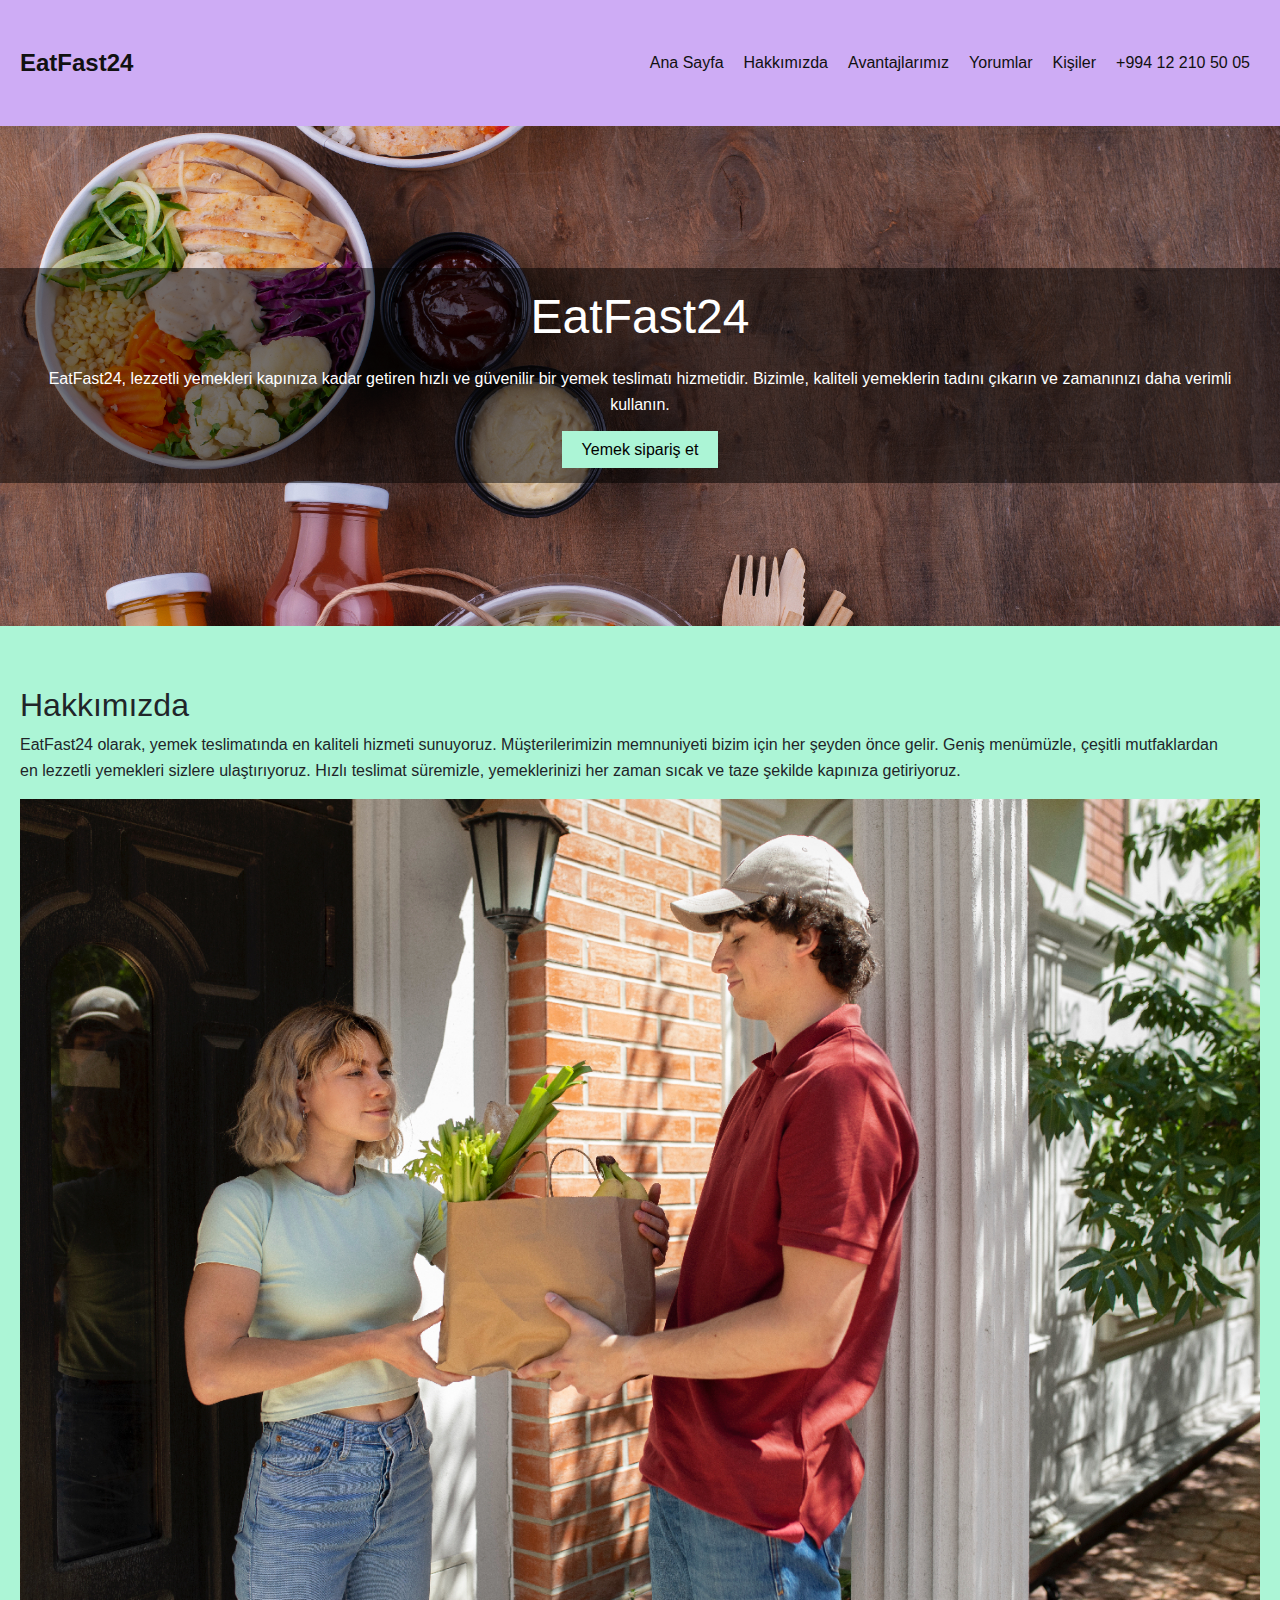
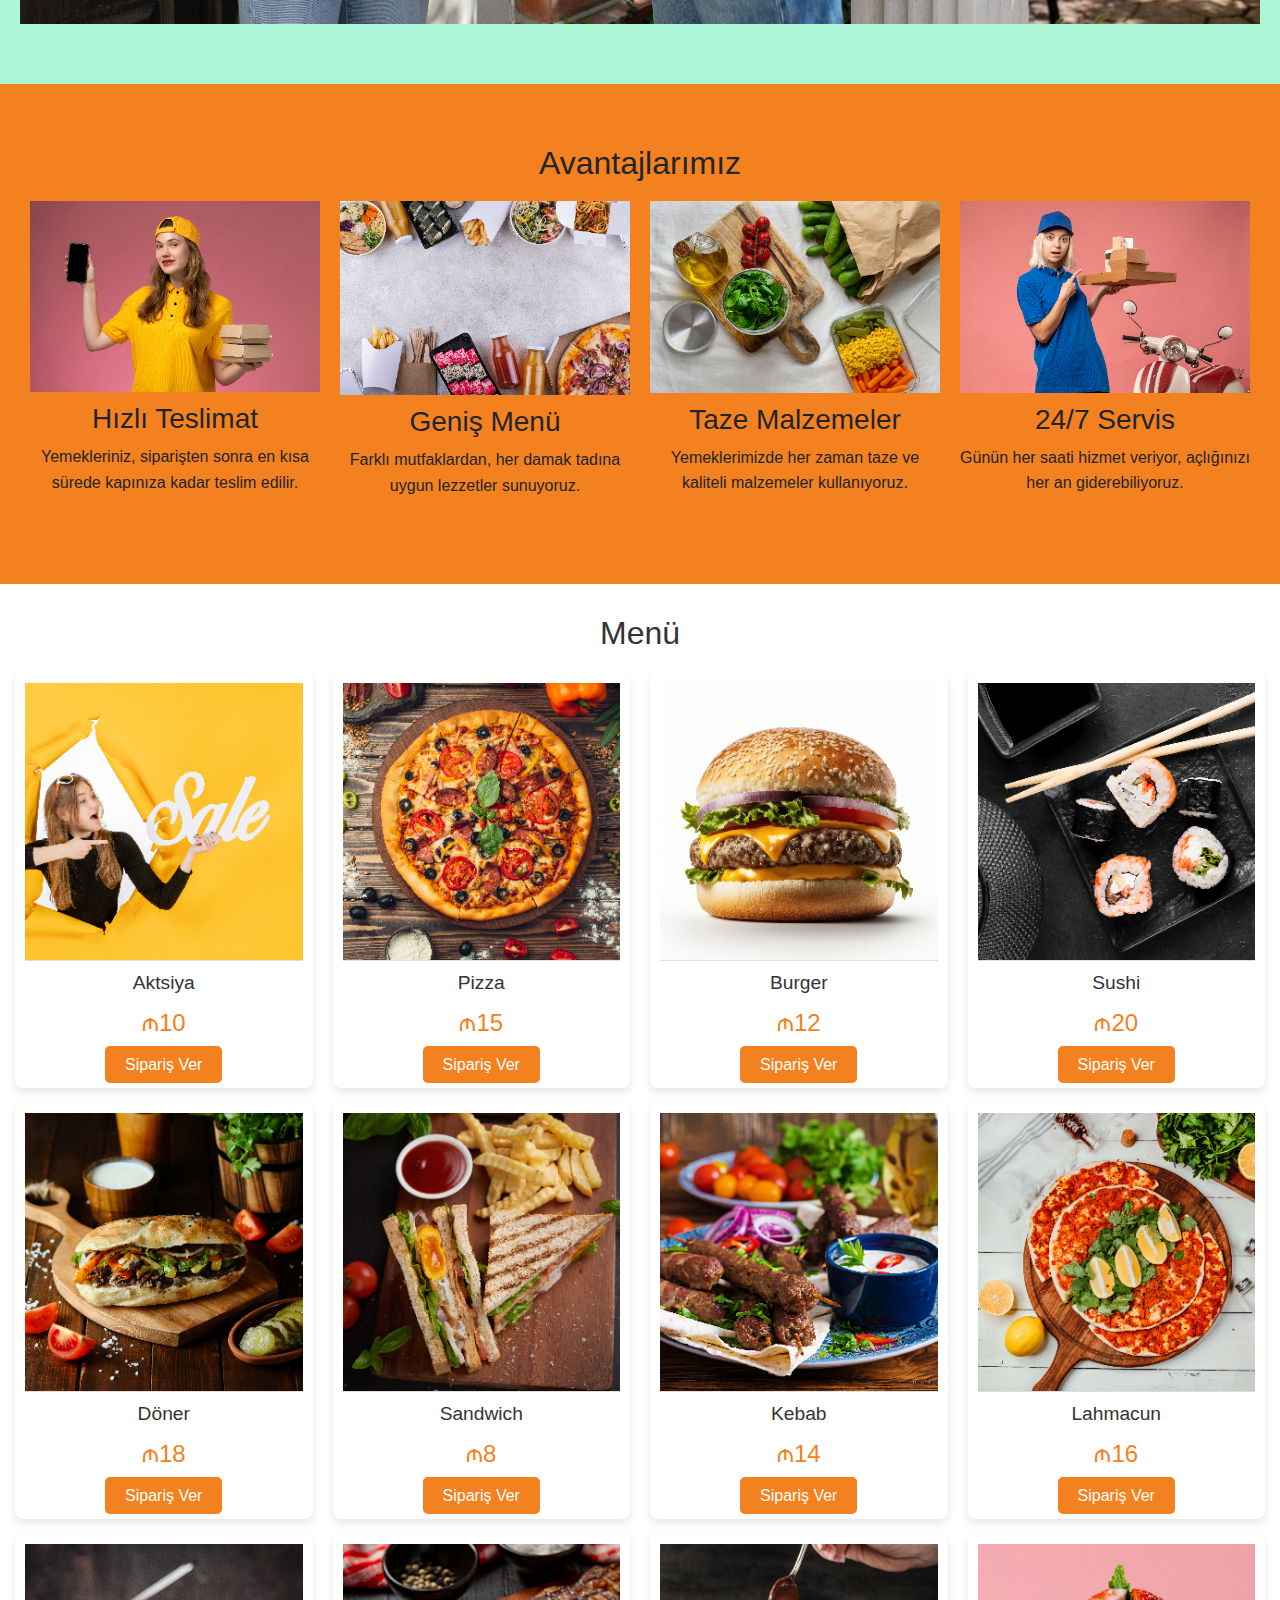
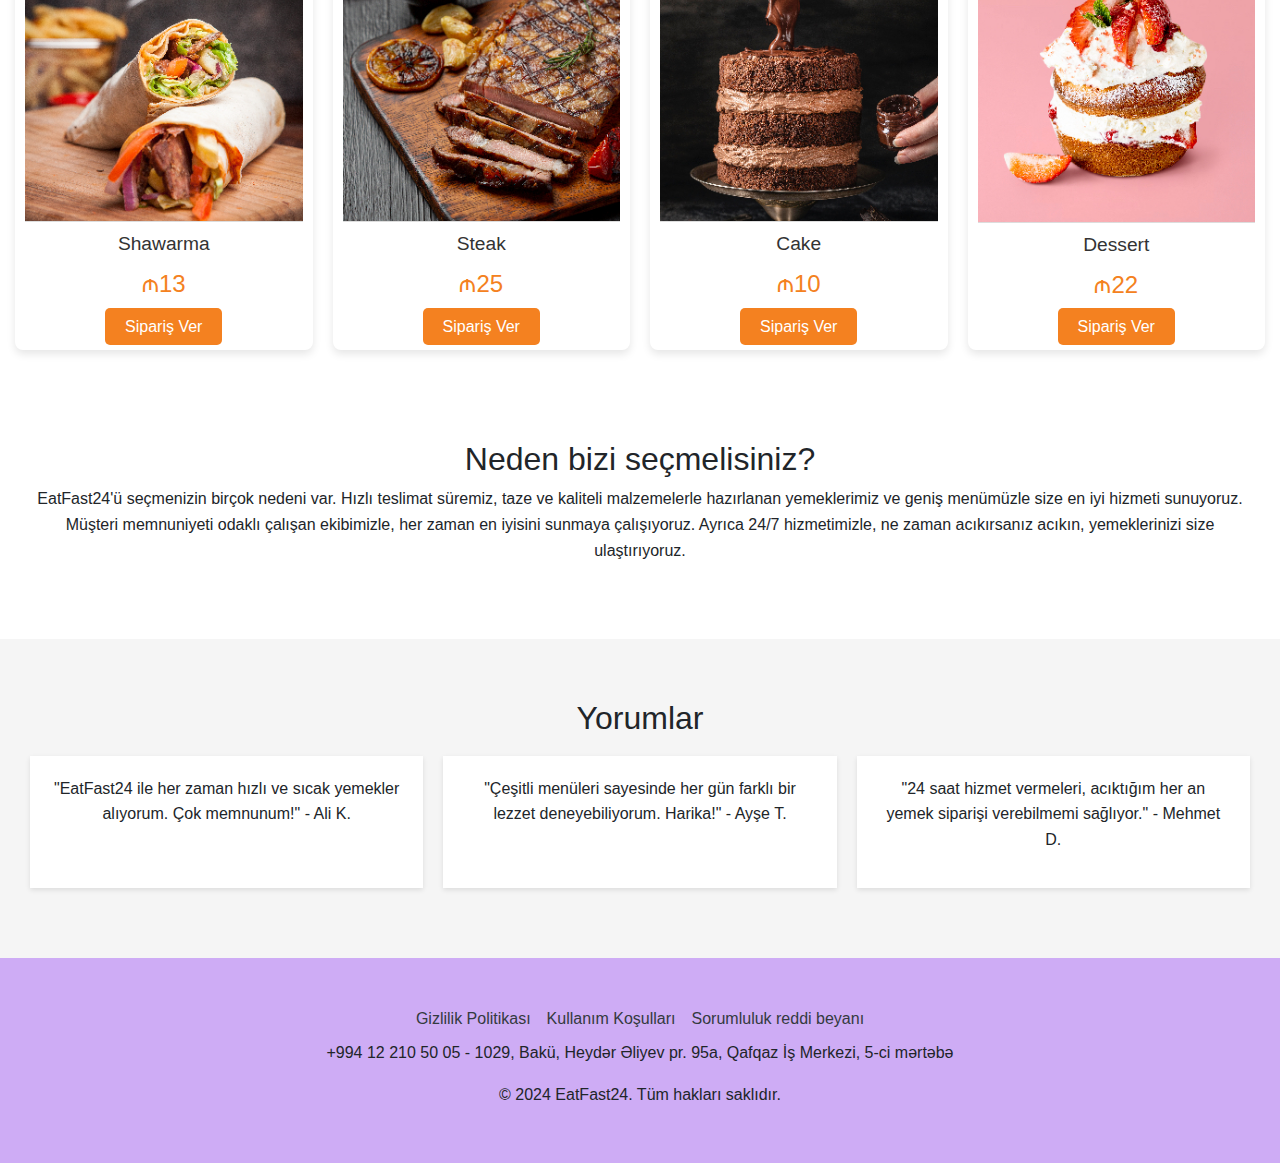
==== index.html @ c867b58f "1" ====
<!DOCTYPE html>
<html lang="tr">
<head>
    <meta charset="UTF-8">
    <meta name="viewport" content="width=device-width, initial-scale=1.0">
    <meta name="description" content="EatFast24 - Hızlı ve güvenilir yemek teslimatı. Lezzetli yemekleri kapınıza getiriyoruz.">
    <title>EatFast24 - Yemek Teslimatı</title>
    <link rel="apple-touch-icon" sizes="180x180" href="favicon/apple-touch-icon.png">
    <link rel="icon" type="image/png" sizes="32x32" href="favicon/favicon-32x32.png">
    <link rel="icon" type="image/png" sizes="16x16" href="favicon/favicon-16x16.png">
    <link rel="manifest" href="favicon/site.webmanifest">
    <link rel="stylesheet" href="css/bootstrap.min.css">
    <link rel="stylesheet" href="css/style.css">
</head>
<body>
    <!-- Header -->
    <header class="header">
        <div class="container">
            <nav class="navbar navbar-expand-lg">
                <a class="navbar-brand" href="index.html">
                    <div class="logo">EatFast24</div>
                </a>
                <button class="navbar-toggler" type="button" data-toggle="collapse" data-target="#navbarSupportedContent"
                        aria-controls="navbarSupportedContent" aria-expanded="false" aria-label="Toggle navigation">
                    <span class="toggler-icon"></span>
                    <span class="toggler-icon"></span>
                    <span class="toggler-icon"></span>
                </button>

                <div class="collapse navbar-collapse sub-menu-bar" id="navbarSupportedContent">
                    <ul id="nav" class="navbar-nav ml-auto">
                        <li><a href="index.html">Ana Sayfa</a></li>
                        <li><a href="#about">Hakkımızda</a></li>
                        <li><a href="#advantages">Avantajlarımız</a></li>
                        <li><a href="#reviews">Yorumlar</a></li>
                        <li><a href="#contact">Kişiler</a></li>
                        <li><a href="#">+994 12 210 50 05</a></li>
                    </ul>
                </div>
            </nav>
        </div>
    </header>

    <!-- Banner Section -->
    <section class="banner">
        <div class="overlay">
            <h1>EatFast24</h1>
            <p>EatFast24, lezzetli yemekleri kapınıza kadar getiren hızlı ve güvenilir bir yemek teslimatı hizmetidir. Bizimle, kaliteli yemeklerin tadını çıkarın ve zamanınızı daha verimli kullanın.</p>
            <a href="form.html" class="order-btn">Yemek sipariş et</a>
        </div>
    </section>

    <!-- About Section -->
    <section class="about" id="about">
        <div class="container">
            <div class="about-text">
                <h2>Hakkımızda</h2>
                <p>EatFast24 olarak, yemek teslimatında en kaliteli hizmeti sunuyoruz. Müşterilerimizin memnuniyeti bizim için her şeyden önce gelir. Geniş menümüzle, çeşitli mutfaklardan en lezzetli yemekleri sizlere ulaştırıyoruz. Hızlı teslimat süremizle, yemeklerinizi her zaman sıcak ve taze şekilde kapınıza getiriyoruz.</p>
            </div>
            <div class="about-image">
                <img src="img/2.jpg" alt="EatFast24">
            </div>
        </div>
    </section>

    <!-- Advantages Section -->
    <section class="advantages" id="advantages">
        <div class="container">
            <h2>Avantajlarımız</h2>
            <div class="advantages-row">
                <div class="advantage">
                    <img src="img/3.jpg" alt="Advantage 1">
                    <h3>Hızlı Teslimat</h3>
                    <p>Yemekleriniz, siparişten sonra en kısa sürede kapınıza kadar teslim edilir.</p>
                </div>
                <div class="advantage">
                    <img src="img/4.jpg" alt="Advantage 2">
                    <h3>Geniş Menü</h3>
                    <p>Farklı mutfaklardan, her damak tadına uygun lezzetler sunuyoruz.</p>
                </div>
                <div class="advantage">
                    <img src="img/5.jpg" alt="Advantage 3">
                    <h3>Taze Malzemeler</h3>
                    <p>Yemeklerimizde her zaman taze ve kaliteli malzemeler kullanıyoruz.</p>
                </div>
                <div class="advantage">
                    <img src="img/6.jpg" alt="Advantage 4">
                    <h3>24/7 Servis</h3>
                    <p>Günün her saati hizmet veriyor, açlığınızı her an giderebiliyoruz.</p>
                </div>
            </div>
        </div>
    </section>

   



<!-- Menu Section -->
<section class="menu-container" id="menu-section">
    <div class="menu-wrapper">
        <h2>Menü</h2>
        <div class="menu-grid">
            <div class="menu-card promotion">
                <img src="img/7.jpg" alt="Aktsiya">
                <h3>Aktsiya</h3>
                <p class="menu-price">₼10</p>
                <a href="tariffs.html" class="menu-button">Sipariş Ver</a>
            </div>
            <div class="menu-card pizza">
                <img src="img/8.jpg" alt="Pizza">
                <h3>Pizza</h3>
                <p class="menu-price">₼15</p>
                <a href="tariffs.html" class="menu-button">Sipariş Ver</a>
            </div>
            <div class="menu-card burger">
                <img src="img/9.jpg" alt="Burger">
                <h3>Burger</h3>
                <p class="menu-price">₼12</p>
                <a href="tariffs.html" class="menu-button">Sipariş Ver</a>
            </div>
            <div class="menu-card sushi">
                <img src="img/10.jpg" alt="Sushi">
                <h3>Sushi</h3>
                <p class="menu-price">₼20</p>
                <a href="tariffs.html" class="menu-button">Sipariş Ver</a>
            </div>
            <div class="menu-card doner">
                <img src="img/11.jpg" alt="Döner">
                <h3>Döner</h3>
                <p class="menu-price">₼18</p>
                <a href="tariffs.html" class="menu-button">Sipariş Ver</a>
            </div>
            <div class="menu-card sandwich">
                <img src="img/12.jpg" alt="Sandwich">
                <h3>Sandwich</h3>
                <p class="menu-price">₼8</p>
                <a href="tariffs.html" class="menu-button">Sipariş Ver</a>
            </div>
            <div class="menu-card kebab">
                <img src="img/13.jpg" alt="Kebab">
                <h3>Kebab</h3>
                <p class="menu-price">₼14</p>
                <a href="tariffs.html" class="menu-button">Sipariş Ver</a>
            </div>
            <div class="menu-card lahmacun">
                <img src="img/14.jpg" alt="Lahmacun">
                <h3>Lahmacun</h3>
                <p class="menu-price">₼16</p>
                <a href="tariffs.html" class="menu-button">Sipariş Ver</a>
            </div>
            <div class="menu-card shawarma">
                <img src="img/15.jpg" alt="Shawarma">
                <h3>Shawarma</h3>
                <p class="menu-price">₼13</p>
                <a href="tariffs.html" class="menu-button">Sipariş Ver</a>
            </div>
            <div class="menu-card steak">
                <img src="img/16.jpg" alt="Steak">
                <h3>Steak</h3>
                <p class="menu-price">₼25</p>
                <a href="tariffs.html" class="menu-button">Sipariş Ver</a>
            </div>
            <div class="menu-card promotion-second">
                <img src="img/17.jpg" alt="Cake">
                <h3>Cake</h3>
                <p class="menu-price">₼10</p>
                <a href="tariffs.html" class="menu-button">Sipariş Ver</a>
            </div>
            <div class="menu-card unusual">
                <img src="img/18.jpg" alt="Dessert">
                <h3>Dessert</h3>
                <p class="menu-price">₼22</p>
                <a href="tariffs.html" class="menu-button">Sipariş Ver</a>
            </div>
            
            
        </div>
    </div>
</section>



    <!-- Why Choose Us Section -->
    <section class="why-choose-us">
        <div class="container">
            <h2>Neden bizi seçmelisiniz?</h2>
            <p>EatFast24'ü seçmenizin birçok nedeni var. Hızlı teslimat süremiz, taze ve kaliteli malzemelerle hazırlanan yemeklerimiz ve geniş menümüzle size en iyi hizmeti sunuyoruz. Müşteri memnuniyeti odaklı çalışan ekibimizle, her zaman en iyisini sunmaya çalışıyoruz. Ayrıca 24/7 hizmetimizle, ne zaman acıkırsanız acıkın, yemeklerinizi size ulaştırıyoruz.</p>
        </div>
    </section>

    <!-- Reviews Section -->
    <section class="reviews" id="reviews">
        <div class="container">
            <h2>Yorumlar</h2>
            <div class="reviews-row">
                <div class="review">
                    <p>"EatFast24 ile her zaman hızlı ve sıcak yemekler alıyorum. Çok memnunum!" - Ali K.</p>
                </div>
                <div class="review">
                    <p>"Çeşitli menüleri sayesinde her gün farklı bir lezzet deneyebiliyorum. Harika!" - Ayşe T.</p>
                </div>
                <div class="review">
                    <p>"24 saat hizmet vermeleri, acıktığım her an yemek siparişi verebilmemi sağlıyor." - Mehmet D.</p>
                </div>
            </div>
        </div>
    </section>

    <!-- Footer -->
    <footer class="footer" id="contact">
        <div class="container">
            <div class="d-flex justify-content-center">
                <a href="policy.html" class="text-dark m-2">Gizlilik Politikası</a>
                <a href="terms.html" class="text-dark m-2">Kullanım Koşulları</a>
                <a href="disclaimer.html" class="text-dark m-2">Sorumluluk reddi beyanı</a>
            </div>
            <p>+994 12 210 50 05 - 1029, Bakü, Heydər Əliyev pr. 95a, Qafqaz İş Merkezi, 5-ci mərtəbə</p>
            <p>© 2024 EatFast24. Tüm hakları saklıdır.</p>
        </div>
    </footer>
</body>
<script src="js/jquery-1.12.4.min.js"></script>
<script src="js/bootstrap.min.js"></script>
<script src="js/main.js"></script>
<script type="application/ld+json">
    {
        "@context": "https://schema.org",
        "@type": "Organization",
        "name": "EatFast24",
        "url": "",
        "logo": "/favicon/favicon.ico"
    }
</script>
<script type="application/ld+json">
    {
        "@context": "https://schema.org",
        "@type": "WPHeader",
        "headline": "EatFast24",
        "description": "EatFast24 - Hızlı ve güvenilir yemek teslimatı. Lezzetli yemekleri kapınıza getiriyoruz.",
        "url": "",
        "publisher": {
            "@type": "Organization",
            "name": "EatFast24",
            "logo": {
                "@type": "ImageObject",
                "url": "/favicon/favicon.ico"
            }
        }
    }
</script>
<script type="application/ld+json">
    {
        "@context": "https://schema.org",
        "@type": "WebPage",
        "name": "EatFast24",
        "description": "EatFast24 - Hızlı ve güvenilir yemek teslimatı. Lezzetli yemekleri kapınıza getiriyoruz.",
        "publisher": {
            "@type": "Organization",
            "name": "EatFast24"
        },
        "license": "A license document that applies to this content, typically indicated by URL"
    }
</script>
<script type="application/ld+json">
    {
        "@context": "https://schema.org",
        "@type": "SiteNavigationElement",
        "name": "Main Navigation",
        "url": "",
        "hasPart": [
            {
                "@type": "WebPage",
                "name": "Home",
                "url": ""
            },
            {
                "@type": "WebPage",
                "name": "Tariffs",
                "url": "/tariffs.html"
            },
            {
                "@type": "WebPage",
                "name": "Form",
                "url": "/form.html"
            },
            {
                "@type": "WebPage",
                "name": "Policy",
                "url": "/policy.html"
            },
            {
                "@type": "WebPage",
                "name": "Terms of Conditions",
                "url": "/terms.html"
            },
            {
                "@type": "WebPage",
                "name": "Disclaimer",
                "url": "/disclaimer.html"
            }
        ]
    }
</script>
</html>
---- css/style.css ----
* {
  margin: 0;
  padding: 0;
  box-sizing: border-box;
}

body {
  font-family: Arial, sans-serif;
  line-height: 1.6;
}

.container {
  max-width: 1440px;
  margin: 0 auto;
  padding: 20px;
}

/* Header */
.header {
  background-color: #ceacf5;
  display: flex;
  justify-content: space-between;
  align-items: center;
  padding: 20px 0;
}

.header .logo {
  font-size: 24px;
  font-weight: bold;
}

.header .menu a {
  margin: 0 15px;
  text-decoration: none;
  color: #000;
}

.header .contacts {
  font-size: 18px;
}

/* Banner Section */
.banner {
  background-image: url('../img/1.jpg');
  background-size: cover;
  height: 500px;
  position: relative;
  display: flex;
  align-items: center;
  justify-content: center;
}

.banner .overlay {
  background-color: rgba(0, 0, 0, 0.5);
  padding: 20px;
  text-align: center;
  color: #fff;
}

.banner h1 {
  font-size: 48px;
}

.banner p {
  margin: 20px 0;
}

.banner .order-btn {
  background-color: #acf5d6;
  padding: 10px 20px;
  border: none;
  color: #000;
  cursor: pointer;
}

/* About Section */
.about {
  display: flex;
  justify-content: space-between;
  align-items: center;
  background-color: #acf5d6;
  padding: 40px 0;
}

.about .about-text {
  flex: 1;
  margin-right: 20px;
}

.about .about-image img {
  max-width: 100%;
}

/* Advantages Section */
.advantages {
  background-color: #f48120;
  padding: 40px 0;
  text-align: center;
}

.advantages-row {
  display: flex;
  justify-content: space-between;
  flex-wrap: wrap;
}

.advantage {
  flex: 1;
  margin: 10px;
}

.advantage img {
  max-width: 100%;
  height: auto;
}

.advantage h3 {
  margin-top: 10px;
}

/* Menu Section */
.menu-section {
  background-color: #b0a7d4;
  padding: 40px 0;
  text-align: center;
}

.menu-row {
  display: flex;
  justify-content: space-between;
  flex-wrap: wrap;
}

.menu-item {
  flex: 1;
  margin: 10px;
}

.menu-item img {
  max-width: 100%;
  height: auto;
}

/* Why Choose Us Section */
.why-choose-us {
  background-color: #ffffff;
  padding: 40px 0;
  text-align: center;
}

/* Reviews Section */
.reviews {
  background-color: #f5f5f5;
  padding: 40px 0;
  text-align: center;
}

.reviews-row {
  display: flex;
  justify-content: space-between;
  flex-wrap: wrap;
}

.review {
  flex: 1;
  margin: 10px;
  padding: 20px;
  background-color: #fff;
  box-shadow: 0 2px 5px rgba(0, 0, 0, 0.1);
}

/* Footer */
.footer {
  background-color: #ceacf5;
  padding: 20px 0;
  text-align: center;
}


body {
  font-family: Arial, sans-serif;
  background-color: #f4f4f4;
  margin: 0;
  padding: 0;
}

.menu-wrapper {
  max-width: 1440px;
  margin: 0 auto;
  padding: 0 15px;
}

.menu-container {
  background-color: #fff;
  padding: 30px 0;
}

.menu-container h2 {
  text-align: center;
  margin-bottom: 20px;
  color: #333;
}

.menu-grid {
  display: flex;
  flex-wrap: wrap;
  gap: 15px;
  justify-content: space-between;
}

.menu-card {
  background-color: #ffffff;
  border-radius: 8px;
  box-shadow: 0 4px 8px rgba(0, 0, 0, 0.1);
  overflow: hidden;
  width: calc(25% - 15px); /* 4 items per row */
  text-align: center;
  padding: 10px;
  box-sizing: border-box; /* Ensures padding does not affect width calculation */
}

.menu-card img {
  width: 100%;
  height: auto;
  border-bottom: 1px solid #ddd;
}

.menu-card h3 {
  margin: 10px 0;
  font-size: 1.2em;
  color: #333;
}

.menu-price {
  font-size: 1.5em;
  color: #f48120;
  margin: 10px 0;
}

.menu-button {
  background-color: #f48120;
  color: #fff;
  border: none;
  border-radius: 5px;
  padding: 10px 20px;
  cursor: pointer;
  font-size: 1em;
}

.menu-button:hover {
  background-color: #e06e00;
}

/* Responsive Design */
@media (max-width: 1200px) {
  .menu-card {
    width: calc(33.33% - 15px); /* 3 items per row */
  }
}

@media (max-width: 768px) {
  .menu-card {
    width: calc(50% - 15px); /* 2 items per row */
  }
}

@media (max-width: 480px) {
  .menu-card {
    width: 100%; /* 1 item per row */
  }
}


/*===== NAVBAR =====*/
.header_navbar {
  position: absolute;
  top: 0;
  left: 0;
  width: 100%;
  z-index: 99;
  -webkit-transition: all 0.3s ease-out 0s;
  -moz-transition: all 0.3s ease-out 0s;
  -ms-transition: all 0.3s ease-out 0s;
  -o-transition: all 0.3s ease-out 0s;
  transition: all 0.3s ease-out 0s;
}

.header a {
  color: #111;
}

.header a:hover, .hero a:hover {
  text-decoration: none;
}

.sticky {
  position: fixed;
  z-index: 999;
  background-color: #fff;
  -webkit-box-shadow: 0px 20px 50px 0px rgba(0, 0, 0, 0.05);
  -moz-box-shadow: 0px 20px 50px 0px rgba(0, 0, 0, 0.05);
  box-shadow: 0px 20px 50px 0px rgba(0, 0, 0, 0.05);
  -webkit-transition: all 0.3s ease-out 0s;
  -moz-transition: all 0.3s ease-out 0s;
  -ms-transition: all 0.3s ease-out 0s;
  -o-transition: all 0.3s ease-out 0s;
  transition: all 0.3s ease-out 0s;
}

.sticky .navbar {
  padding: 10px 0;
}

.navbar {
  align-items: center;
  -webkit-transition: all 0.3s ease-out 0s;
  -moz-transition: all 0.3s ease-out 0s;
  -ms-transition: all 0.3s ease-out 0s;
  -o-transition: all 0.3s ease-out 0s;
  transition: all 0.3s ease-out 0s;
}

.navbar h1 {
  white-space: nowrap;
  margin-right: 1rem;
  color: #111;
  font-weight: bold;
}
.navbar ul li {
  margin: 10px;
}
.navbar a:hover {
  text-decoration: none;
}

.tariffs {
  padding: 200px 0;
}

.navbar-brand {
  padding: 0;
}

.navbar-brand img {
  width: 60px;
}
.policy {
  padding-top: 150px;
}
.policy p {
  text-align: left;
}

.navbar-toggler {
  padding: 0;
}

.navbar-toggler .toggler-icon {
  width: 30px;
  height: 2px;
  background-color: #111;
  display: block;
  margin: 5px 0;
  position: relative;
  -webkit-transition: all 0.3s ease-out 0s;
  -moz-transition: all 0.3s ease-out 0s;
  -ms-transition: all 0.3s ease-out 0s;
  -o-transition: all 0.3s ease-out 0s;
  transition: all 0.3s ease-out 0s;
}

.navbar-toggler.active .toggler-icon:nth-of-type(1) {
  -webkit-transform: rotate(45deg);
  -moz-transform: rotate(45deg);
  -ms-transform: rotate(45deg);
  -o-transform: rotate(45deg);
  transform: rotate(45deg);
  top: 7px;
}

.navbar-toggler.active .toggler-icon:nth-of-type(2) {
  opacity: 0;
}

.navbar-toggler.active .toggler-icon:nth-of-type(3) {
  -webkit-transform: rotate(135deg);
  -moz-transform: rotate(135deg);
  -ms-transform: rotate(135deg);
  -o-transform: rotate(135deg);
  transform: rotate(135deg);
  top: -7px;
}

@media only screen and (min-width: 768px) and (max-width: 991px) {
  .navbar-collapse {
    position: absolute;
    top: 100%;
    left: 0;
    width: 100%;
    background-color: #fff;
    z-index: 9;
    -webkit-box-shadow: 0px 15px 20px 0px rgba(34, 34, 34, 0.1);
    -moz-box-shadow: 0px 15px 20px 0px rgba(34, 34, 34, 0.1);
    box-shadow: 0px 15px 20px 0px rgba(34, 34, 34, 0.1);
    margin-top: 20px;
    padding: 5px 12px;
  }
}

@media (max-width: 767px) {
  .navbar-collapse {
    position: absolute;
    top: 100%;
    left: 0;
    width: 100%;
    background-color: #fff;
    z-index: 9;
    -webkit-box-shadow: 0px 15px 20px 0px rgba(34, 34, 34, 0.1);
    -moz-box-shadow: 0px 15px 20px 0px rgba(34, 34, 34, 0.1);
    box-shadow: 0px 15px 20px 0px rgba(34, 34, 34, 0.1);
    padding: 5px 12px;
  }
  .about-text, .delivery-text {
    width: 100%;
  }
  .about-image, .delivery-image {
    width: 100%;
    margin-right: 0px;
  }
  .h-135 {
    height: auto;
  }
  .policy {
    margin: 0 20px;
    padding-top: 150px;
  }
  .policy h1 {
    font-size: 1.5em;
  }
  .policy h2 {
    font-size: 1.2em;
  }
  .menu ul li {
    margin: 10px 15px;
  }

  .menu ul li a {
    color: #fff
  }

  .category-row {
    flex-direction: column;
  }

  .about-team, .beauty-glory {
    flex-direction: column;
  }

  .about-team img, .beauty-glory img {
    max-width: 100%;
  }

  .navbar-toggler {
    padding: 10px;
  }

  .navbar h1 {
    padding: 20px;
  }

  .navbar-brand img {
    width: 60px;
  }
  .navbar ul li, .navbar ul li a{
    color: #111;
  }
  .img-about {
    width: 100% !important;
  }

  .advantage-row, .category-row {
    flex-direction: column;
  }

  .services-grid {
    display: flex;
    flex-direction: column;
  }

  .cta-btn {
    font-size: 14px;
  }

  .advantage-item, .category-card {
    width: 100%;
    margin: 10px 0;
  }

  .banner h1 {
    font-size: 16px;
  }

  .banner p {
    font-size: 12px;
  }

  .header-info p, .header-info a {
    font-size: 10px;
  }
  .tariffs {
    padding: 60px 0;
  }
  .tariffs .category-card {
    width: 100%;
  }

}

.navbar-nav .nav-item {
  margin-left: 45px;
  position: relative;
  white-space: nowrap;
}

nav ul li:hover a {
  color: #8B0000 !important;
  text-decoration: none;
}

.screen img {
  max-width: 250px;
}

@media only screen and (min-width: 992px) and (max-width: 1199px) {
  .navbar-nav .nav-item {
    margin-left: 30px;
  }
}

@media only screen and (min-width: 768px) and (max-width: 991px) {
  .navbar-nav .nav-item {
    margin: 0;
  }
}

@media (max-width: 767px) {
  .navbar-nav .nav-item {
    margin: 0;
  }

  .navbar h1 {
    font-size: 18px;
  }
}

.navbar-nav .nav-item a {
  font-size: 16px;
  font-weight: 600;
  color: #38424D;
  -webkit-transition: all 0.3s ease-out 0s;
  -moz-transition: all 0.3s ease-out 0s;
  -ms-transition: all 0.3s ease-out 0s;
  -o-transition: all 0.3s ease-out 0s;
  transition: all 0.3s ease-out 0s;
  padding: 5px 0;
  position: relative;
}

.navbar-nav .nav-item a::before {
  position: absolute;
  content: '';
  width: 0;
  height: 2px;
  background-color: #38424D;
  border-radius: 50px;
  left: 110%;
  left: 0;
  bottom: 0;
  -webkit-transition: all 0.3s ease-out 0s;
  -moz-transition: all 0.3s ease-out 0s;
  -ms-transition: all 0.3s ease-out 0s;
  -o-transition: all 0.3s ease-out 0s;
  transition: all 0.3s ease-out 0s;
}

@media only screen and (min-width: 768px) and (max-width: 991px) {
  .navbar-nav .nav-item a::before {
    display: none;
  }
}

@media (max-width: 767px) {
  .navbar-nav .nav-item a::before {
    display: none;
  }
}

@media only screen and (min-width: 768px) and (max-width: 991px) {
  .navbar-nav .nav-item a {
    display: block;
    padding: 4px 0;
  }
}

@media (max-width: 767px) {
  .navbar-nav .nav-item a {
    display: block;
    padding: 4px 0;
  }
}

.navbar-nav .nav-item.active > a::before, .navbar-nav .nav-item:hover > a::before {
  width: 100%;
}

.navbar-nav .nav-item:hover .sub-menu {
  top: 100%;
  opacity: 1;
  visibility: visible;
}

@media only screen and (min-width: 768px) and (max-width: 991px) {
  .navbar-nav .nav-item:hover .sub-menu {
    top: 0;
  }
}

@media (max-width: 767px) {
  .navbar-nav .nav-item:hover .sub-menu {
    top: 0;
  }

  .screen img {
    max-width: 100%;
  }
}

.navbar-nav .nav-item .sub-menu {
  width: 200px;
  background-color: #fff;
  -webkit-box-shadow: 0px 0px 20px 0px rgba(0, 0, 0, 0.1);
  -moz-box-shadow: 0px 0px 20px 0px rgba(0, 0, 0, 0.1);
  box-shadow: 0px 0px 20px 0px rgba(0, 0, 0, 0.1);
  position: absolute;
  top: 110%;
  left: 0;
  opacity: 0;
  visibility: hidden;
  -webkit-transition: all 0.3s ease-out 0s;
  -moz-transition: all 0.3s ease-out 0s;
  -ms-transition: all 0.3s ease-out 0s;
  -o-transition: all 0.3s ease-out 0s;
  transition: all 0.3s ease-out 0s;
}

@media only screen and (min-width: 768px) and (max-width: 991px) {
  .navbar-nav .nav-item .sub-menu {
    position: relative;
    width: 100%;
    top: 0;
    display: none;
    opacity: 1;
    visibility: visible;
  }
}

@media (max-width: 767px) {
  .navbar-nav .nav-item .sub-menu {
    position: relative;
    width: 100%;
    top: 0;
    display: none;
    opacity: 1;
    visibility: visible;
  }
  .container1 {
    flex-direction: column;
  }
}

.navbar-nav .nav-item .sub-menu li {
  display: block;
}

.navbar-nav .nav-item .sub-menu li a {
  display: block;
  padding: 8px 20px;
  color: #4be46e;
}

.navbar-nav .nav-item .sub-menu li a.active, .navbar-nav .nav-item .sub-menu li a:hover {
  padding-left: 25px;
  color: #1E75D9;
}

.navbar-nav .sub-nav-toggler {
  display: none;
}

.form-contact {
  width: 60%;
}

@media only screen and (min-width: 768px) and (max-width: 991px) {
  .navbar-nav .sub-nav-toggler {
    display: block;
    position: absolute;
    right: 0;
    top: 0;
    background: none;
    color: #222;
    font-size: 18px;
    border: 0;
    width: 30px;
    height: 30px;
  }
}

@media (max-width: 767px) {
  .navbar-nav .sub-nav-toggler {
    display: block;
    position: absolute;
    right: 0;
    top: 0;
    background: none;
    color: #222;
    font-size: 18px;
    border: 0;
    width: 30px;
    height: 30px;
  }

  .form-contact {
    width: 80%;
  }
}

.navbar-nav .sub-nav-toggler span {
  width: 8px;
  height: 8px;
  border-left: 1px solid #222;
  border-bottom: 1px solid #222;
  -webkit-transform: rotate(-45deg);
  -moz-transform: rotate(-45deg);
  -ms-transform: rotate(-45deg);
  -o-transform: rotate(-45deg);
  transform: rotate(-45deg);
  position: relative;
  top: -5px;
}

.contact_section2 {
  width: 100%;
  height: auto;
  background-size: 100%;
  display: flex;
  justify-content: center;
  margin-bottom: 90px;
}

.input_bg {
  width: 60%;
  margin: 0 auto;
  text-align: center;
  margin-top: 100px;
}

.fact_text {
  width: 100%;
  float: left;
  font-size: 20px;
  color: #ffffff;
  text-align: center;
  text-transform: uppercase;
}

.address_text {
  width: 100%;
  float: left;
  font-size: 18px;
  color: #000;
  padding: 5px 20px 5px 30px;
  border-radius: 30px;
  border: 0px;
  background-color: #dadada;
  height: 60px;
  margin-top: 40px;
}

.sub_bt {
  width: 100%;
  color: black;
  background-color: #fff;
  font-size: 18px;
  border-radius: 30px;
  border: 1px solid black;
  height: 60px;
  margin-top: 40px;
  cursor: pointer;

}

.sub_bt:hover {
  color: #fff;
  background-color: black;
  border-color: #fff;
}

.h-80 {
  height: 80px;
  background-size: auto;
}

.courses-section h2 {
  text-align: center;
}
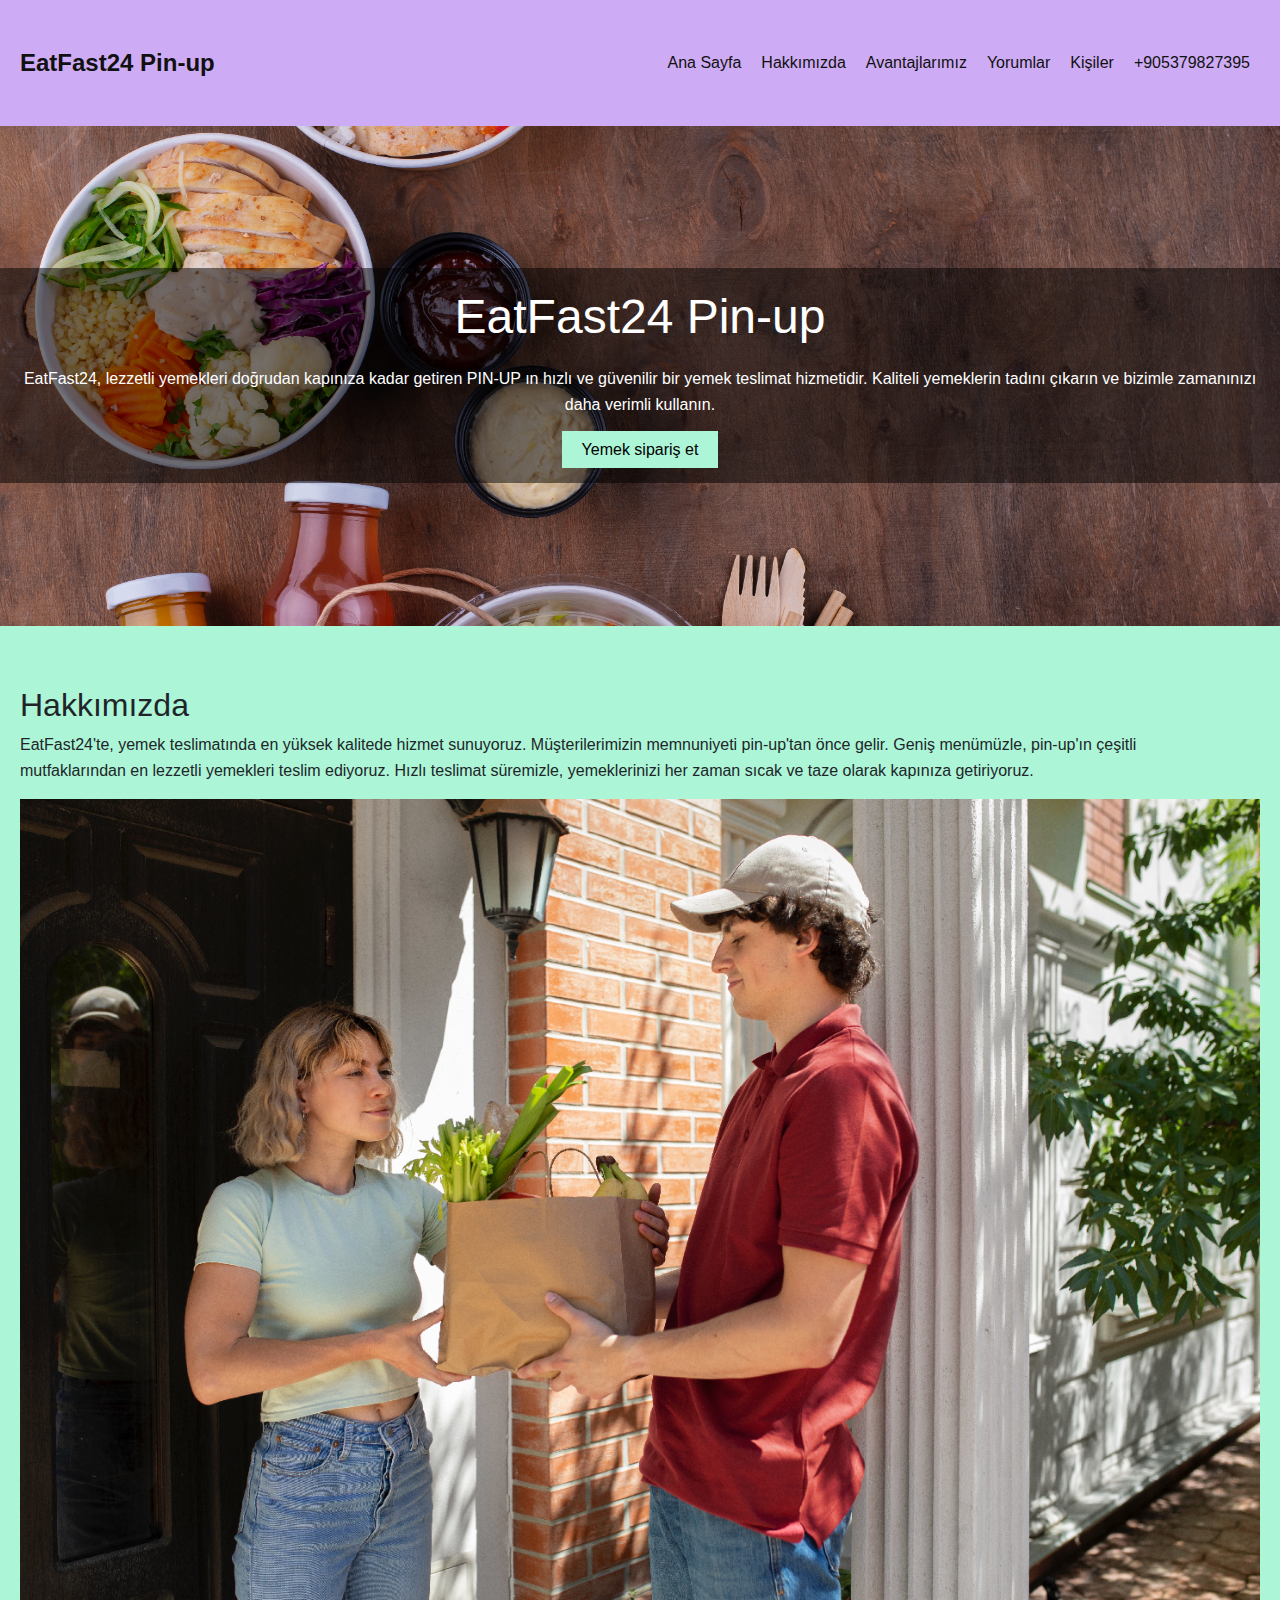
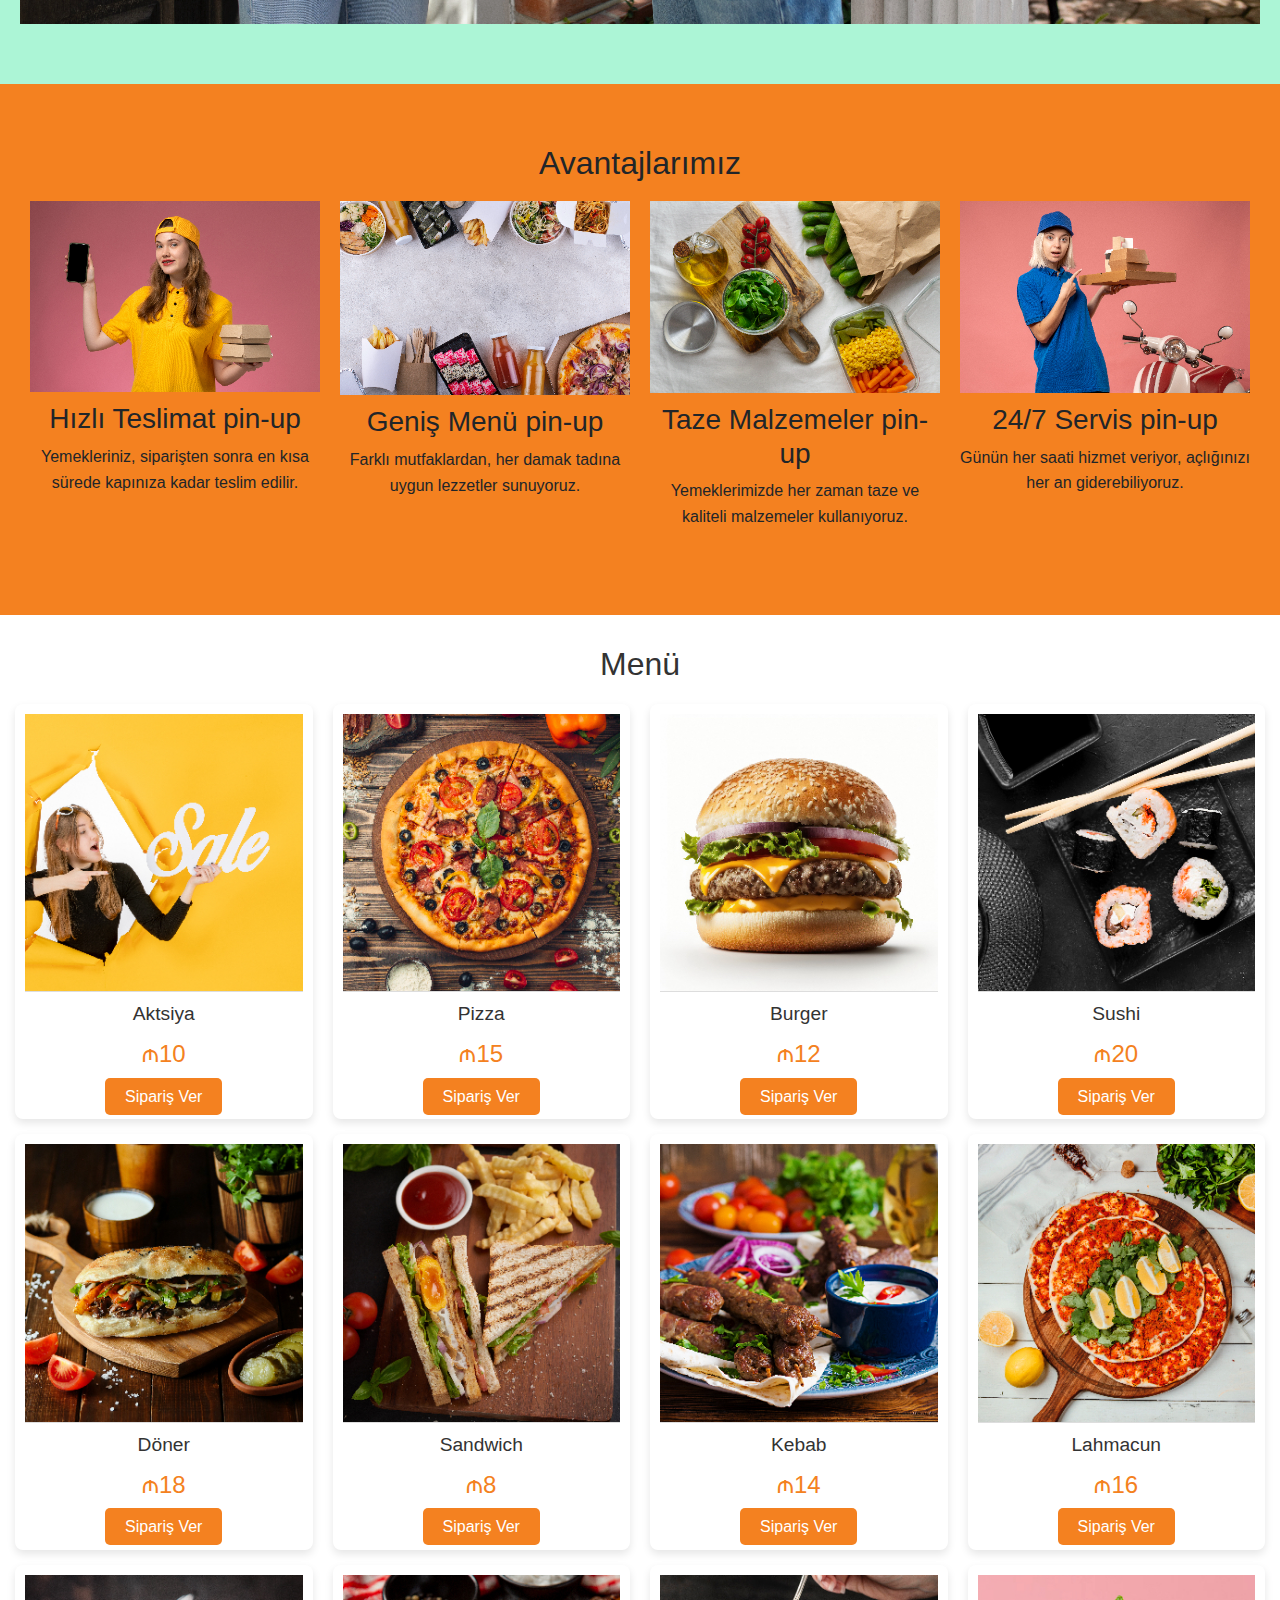
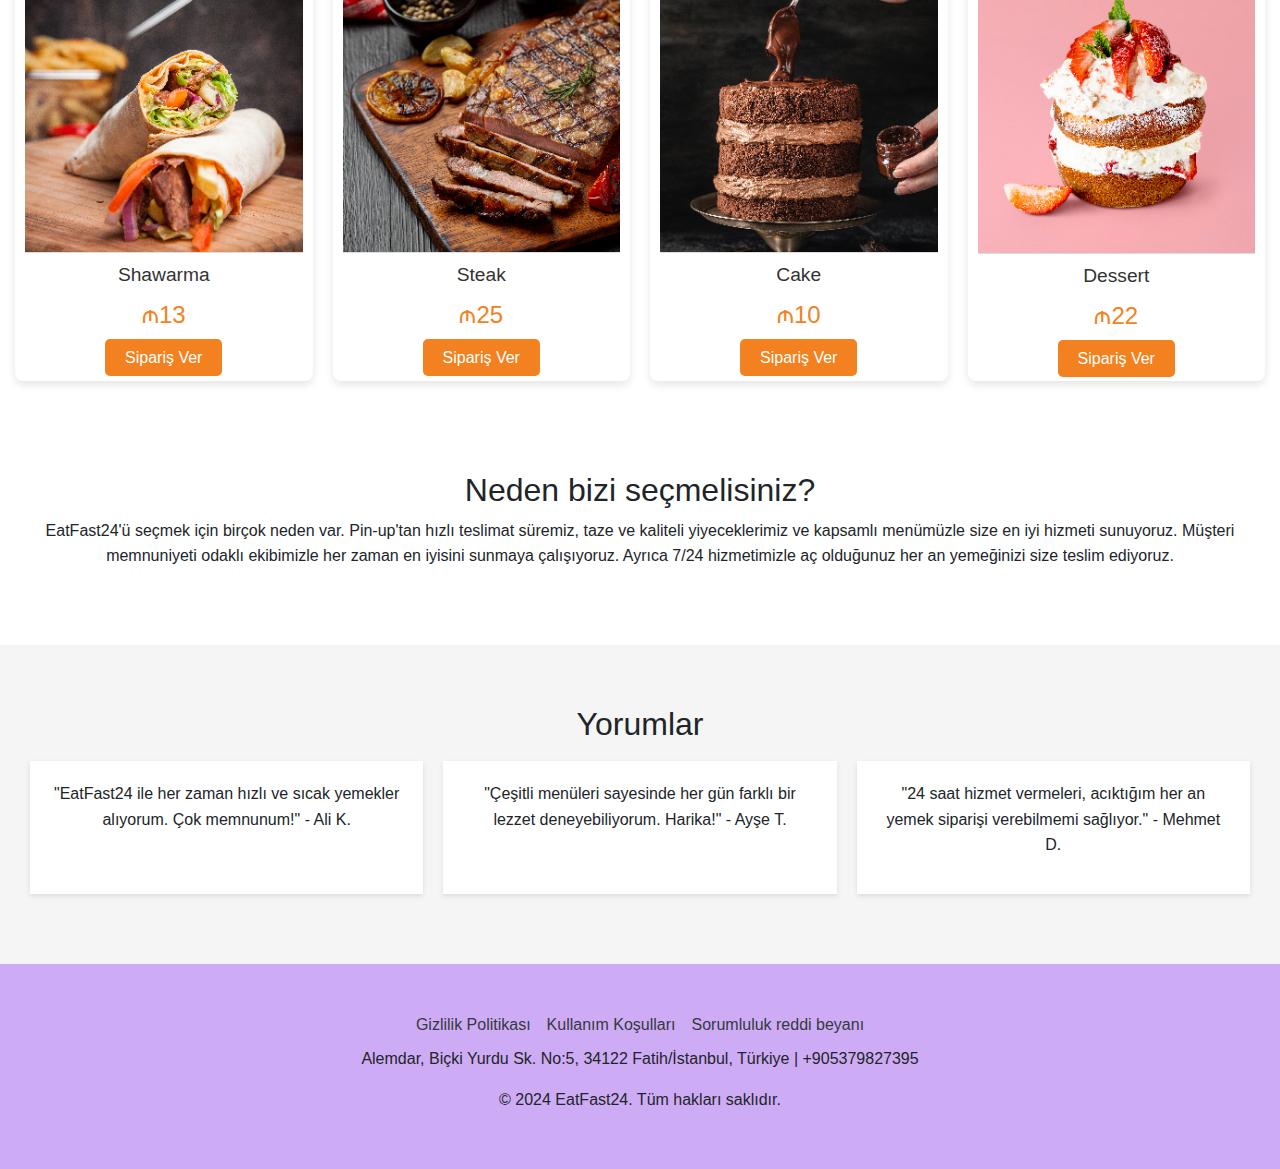
==== commit 15a47a82: "1" ====
--- a/index.html
+++ b/index.html
@@ -3,8 +3,8 @@
 <head>
     <meta charset="UTF-8">
     <meta name="viewport" content="width=device-width, initial-scale=1.0">
-    <meta name="description" content="EatFast24 - Hızlı ve güvenilir yemek teslimatı. Lezzetli yemekleri kapınıza getiriyoruz.">
-    <title>EatFast24 - Yemek Teslimatı</title>
+    <meta name="description" content="EatFast24 - Hızlı ve güvenilir yemek teslimatı. Lezzetli yemekleri kapınıza getiriyoruz pin-up.">
+    <title>EatFast24 - Yemek Teslimatı pin-up</title>
     <link rel="apple-touch-icon" sizes="180x180" href="favicon/apple-touch-icon.png">
     <link rel="icon" type="image/png" sizes="32x32" href="favicon/favicon-32x32.png">
     <link rel="icon" type="image/png" sizes="16x16" href="favicon/favicon-16x16.png">
@@ -13,86 +13,86 @@
     <link rel="stylesheet" href="css/style.css">
 </head>
 <body>
-    <!-- Header -->
-    <header class="header">
-        <div class="container">
-            <nav class="navbar navbar-expand-lg">
-                <a class="navbar-brand" href="index.html">
-                    <div class="logo">EatFast24</div>
-                </a>
-                <button class="navbar-toggler" type="button" data-toggle="collapse" data-target="#navbarSupportedContent"
-                        aria-controls="navbarSupportedContent" aria-expanded="false" aria-label="Toggle navigation">
-                    <span class="toggler-icon"></span>
-                    <span class="toggler-icon"></span>
-                    <span class="toggler-icon"></span>
-                </button>
-
-                <div class="collapse navbar-collapse sub-menu-bar" id="navbarSupportedContent">
-                    <ul id="nav" class="navbar-nav ml-auto">
-                        <li><a href="index.html">Ana Sayfa</a></li>
-                        <li><a href="#about">Hakkımızda</a></li>
-                        <li><a href="#advantages">Avantajlarımız</a></li>
-                        <li><a href="#reviews">Yorumlar</a></li>
-                        <li><a href="#contact">Kişiler</a></li>
-                        <li><a href="#">+994 12 210 50 05</a></li>
-                    </ul>
-                </div>
-            </nav>
-        </div>
-    </header>
-
-    <!-- Banner Section -->
-    <section class="banner">
-        <div class="overlay">
-            <h1>EatFast24</h1>
-            <p>EatFast24, lezzetli yemekleri kapınıza kadar getiren hızlı ve güvenilir bir yemek teslimatı hizmetidir. Bizimle, kaliteli yemeklerin tadını çıkarın ve zamanınızı daha verimli kullanın.</p>
-            <a href="form.html" class="order-btn">Yemek sipariş et</a>
-        </div>
-    </section>
-
-    <!-- About Section -->
-    <section class="about" id="about">
-        <div class="container">
-            <div class="about-text">
-                <h2>Hakkımızda</h2>
-                <p>EatFast24 olarak, yemek teslimatında en kaliteli hizmeti sunuyoruz. Müşterilerimizin memnuniyeti bizim için her şeyden önce gelir. Geniş menümüzle, çeşitli mutfaklardan en lezzetli yemekleri sizlere ulaştırıyoruz. Hızlı teslimat süremizle, yemeklerinizi her zaman sıcak ve taze şekilde kapınıza getiriyoruz.</p>
-            </div>
-            <div class="about-image">
-                <img src="img/2.jpg" alt="EatFast24">
-            </div>
-        </div>
-    </section>
-
-    <!-- Advantages Section -->
-    <section class="advantages" id="advantages">
-        <div class="container">
-            <h2>Avantajlarımız</h2>
-            <div class="advantages-row">
-                <div class="advantage">
-                    <img src="img/3.jpg" alt="Advantage 1">
-                    <h3>Hızlı Teslimat</h3>
-                    <p>Yemekleriniz, siparişten sonra en kısa sürede kapınıza kadar teslim edilir.</p>
-                </div>
-                <div class="advantage">
-                    <img src="img/4.jpg" alt="Advantage 2">
-                    <h3>Geniş Menü</h3>
-                    <p>Farklı mutfaklardan, her damak tadına uygun lezzetler sunuyoruz.</p>
-                </div>
-                <div class="advantage">
-                    <img src="img/5.jpg" alt="Advantage 3">
-                    <h3>Taze Malzemeler</h3>
-                    <p>Yemeklerimizde her zaman taze ve kaliteli malzemeler kullanıyoruz.</p>
-                </div>
-                <div class="advantage">
-                    <img src="img/6.jpg" alt="Advantage 4">
-                    <h3>24/7 Servis</h3>
-                    <p>Günün her saati hizmet veriyor, açlığınızı her an giderebiliyoruz.</p>
-                </div>
-            </div>
-        </div>
-    </section>
-
-   
+<!-- Header -->
+<header class="header">
+    <div class="container">
+        <nav class="navbar navbar-expand-lg">
+            <a class="navbar-brand" href="index.html">
+                <div class="logo">EatFast24 Pin-up</div>
+            </a>
+            <button class="navbar-toggler" type="button" data-toggle="collapse" data-target="#navbarSupportedContent"
+                    aria-controls="navbarSupportedContent" aria-expanded="false" aria-label="Toggle navigation">
+                <span class="toggler-icon"></span>
+                <span class="toggler-icon"></span>
+                <span class="toggler-icon"></span>
+            </button>
+
+            <div class="collapse navbar-collapse sub-menu-bar" id="navbarSupportedContent">
+                <ul id="nav" class="navbar-nav ml-auto">
+                    <li><a href="index.html">Ana Sayfa</a></li>
+                    <li><a href="#about">Hakkımızda</a></li>
+                    <li><a href="#advantages">Avantajlarımız</a></li>
+                    <li><a href="#reviews">Yorumlar</a></li>
+                    <li><a href="#contact">Kişiler</a></li>
+                    <li><a href="#">+905379827395</a></li>
+                </ul>
+            </div>
+        </nav>
+    </div>
+</header>
+
+<!-- Banner Section -->
+<section class="banner">
+    <div class="overlay">
+        <h1>EatFast24 Pin-up</h1>
+        <p>EatFast24, lezzetli yemekleri doğrudan kapınıza kadar getiren PIN-UP ın hızlı ve güvenilir bir yemek teslimat hizmetidir. Kaliteli yemeklerin tadını çıkarın ve bizimle zamanınızı daha verimli kullanın.</p>
+        <a href="form.html" class="order-btn">Yemek sipariş et</a>
+    </div>
+</section>
+
+<!-- About Section -->
+<section class="about" id="about">
+    <div class="container">
+        <div class="about-text">
+            <h2>Hakkımızda</h2>
+            <p>EatFast24'te, yemek teslimatında en yüksek kalitede hizmet sunuyoruz. Müşterilerimizin memnuniyeti pin-up'tan önce gelir. Geniş menümüzle, pin-up'ın çeşitli mutfaklarından en lezzetli yemekleri teslim ediyoruz. Hızlı teslimat süremizle, yemeklerinizi her zaman sıcak ve taze olarak kapınıza getiriyoruz.</p>
+        </div>
+        <div class="about-image">
+            <img src="img/2.jpg" alt="pin-up EatFast24">
+        </div>
+    </div>
+</section>
+
+<!-- Advantages Section -->
+<section class="advantages" id="advantages">
+    <div class="container">
+        <h2>Avantajlarımız</h2>
+        <div class="advantages-row">
+            <div class="advantage">
+                <img src="img/3.jpg" alt="pin-up Advantage 1">
+                <h3>Hızlı Teslimat pin-up</h3>
+                <p>Yemekleriniz, siparişten sonra en kısa sürede kapınıza kadar teslim edilir.</p>
+            </div>
+            <div class="advantage">
+                <img src="img/4.jpg" alt="pin-up Advantage 2">
+                <h3>Geniş Menü pin-up</h3>
+                <p>Farklı mutfaklardan, her damak tadına uygun lezzetler sunuyoruz.</p>
+            </div>
+            <div class="advantage">
+                <img src="img/5.jpg" alt="pin-up Advantage 3">
+                <h3>Taze Malzemeler pin-up</h3>
+                <p>Yemeklerimizde her zaman taze ve kaliteli malzemeler kullanıyoruz.</p>
+            </div>
+            <div class="advantage">
+                <img src="img/6.jpg" alt="Advantage 4">
+                <h3>24/7 Servis pin-up </h3>
+                <p>Günün her saati hizmet veriyor, açlığınızı her an giderebiliyoruz.</p>
+            </div>
+        </div>
+    </div>
+</section>
+
+
 
 
 
@@ -102,55 +102,55 @@
         <h2>Menü</h2>
         <div class="menu-grid">
             <div class="menu-card promotion">
-                <img src="img/7.jpg" alt="Aktsiya">
+                <img src="img/7.jpg" alt=" pin-up Aktsiya">
                 <h3>Aktsiya</h3>
                 <p class="menu-price">₼10</p>
                 <a href="tariffs.html" class="menu-button">Sipariş Ver</a>
             </div>
             <div class="menu-card pizza">
-                <img src="img/8.jpg" alt="Pizza">
+                <img src="img/8.jpg" alt="pin-up Pizza">
                 <h3>Pizza</h3>
                 <p class="menu-price">₼15</p>
                 <a href="tariffs.html" class="menu-button">Sipariş Ver</a>
             </div>
             <div class="menu-card burger">
-                <img src="img/9.jpg" alt="Burger">
+                <img src="img/9.jpg" alt="pin-up Burger">
                 <h3>Burger</h3>
                 <p class="menu-price">₼12</p>
                 <a href="tariffs.html" class="menu-button">Sipariş Ver</a>
             </div>
             <div class="menu-card sushi">
-                <img src="img/10.jpg" alt="Sushi">
+                <img src="img/10.jpg" alt="pin-up Sushi">
                 <h3>Sushi</h3>
                 <p class="menu-price">₼20</p>
                 <a href="tariffs.html" class="menu-button">Sipariş Ver</a>
             </div>
             <div class="menu-card doner">
-                <img src="img/11.jpg" alt="Döner">
+                <img src="img/11.jpg" alt="pin-up Döner">
                 <h3>Döner</h3>
                 <p class="menu-price">₼18</p>
                 <a href="tariffs.html" class="menu-button">Sipariş Ver</a>
             </div>
             <div class="menu-card sandwich">
-                <img src="img/12.jpg" alt="Sandwich">
+                <img src="img/12.jpg" alt="pin-up Sandwich">
                 <h3>Sandwich</h3>
                 <p class="menu-price">₼8</p>
                 <a href="tariffs.html" class="menu-button">Sipariş Ver</a>
             </div>
             <div class="menu-card kebab">
-                <img src="img/13.jpg" alt="Kebab">
+                <img src="img/13.jpg" alt="pin-up Kebab">
                 <h3>Kebab</h3>
                 <p class="menu-price">₼14</p>
                 <a href="tariffs.html" class="menu-button">Sipariş Ver</a>
             </div>
             <div class="menu-card lahmacun">
-                <img src="img/14.jpg" alt="Lahmacun">
+                <img src="img/14.jpg" alt="pin-up Lahmacun">
                 <h3>Lahmacun</h3>
                 <p class="menu-price">₼16</p>
                 <a href="tariffs.html" class="menu-button">Sipariş Ver</a>
             </div>
             <div class="menu-card shawarma">
-                <img src="img/15.jpg" alt="Shawarma">
+                <img src="img/15.jpg" alt="pin-up Shawarma">
                 <h3>Shawarma</h3>
                 <p class="menu-price">₼13</p>
                 <a href="tariffs.html" class="menu-button">Sipariş Ver</a>
@@ -162,63 +162,63 @@
                 <a href="tariffs.html" class="menu-button">Sipariş Ver</a>
             </div>
             <div class="menu-card promotion-second">
-                <img src="img/17.jpg" alt="Cake">
+                <img src="img/17.jpg" alt="pin-up Cake">
                 <h3>Cake</h3>
                 <p class="menu-price">₼10</p>
                 <a href="tariffs.html" class="menu-button">Sipariş Ver</a>
             </div>
             <div class="menu-card unusual">
-                <img src="img/18.jpg" alt="Dessert">
+                <img src="img/18.jpg" alt="pin-up Dessert">
                 <h3>Dessert</h3>
                 <p class="menu-price">₼22</p>
                 <a href="tariffs.html" class="menu-button">Sipariş Ver</a>
             </div>
-            
-            
-        </div>
-    </div>
-</section>
-
-
-
-    <!-- Why Choose Us Section -->
-    <section class="why-choose-us">
-        <div class="container">
-            <h2>Neden bizi seçmelisiniz?</h2>
-            <p>EatFast24'ü seçmenizin birçok nedeni var. Hızlı teslimat süremiz, taze ve kaliteli malzemelerle hazırlanan yemeklerimiz ve geniş menümüzle size en iyi hizmeti sunuyoruz. Müşteri memnuniyeti odaklı çalışan ekibimizle, her zaman en iyisini sunmaya çalışıyoruz. Ayrıca 24/7 hizmetimizle, ne zaman acıkırsanız acıkın, yemeklerinizi size ulaştırıyoruz.</p>
-        </div>
-    </section>
-
-    <!-- Reviews Section -->
-    <section class="reviews" id="reviews">
-        <div class="container">
-            <h2>Yorumlar</h2>
-            <div class="reviews-row">
-                <div class="review">
-                    <p>"EatFast24 ile her zaman hızlı ve sıcak yemekler alıyorum. Çok memnunum!" - Ali K.</p>
-                </div>
-                <div class="review">
-                    <p>"Çeşitli menüleri sayesinde her gün farklı bir lezzet deneyebiliyorum. Harika!" - Ayşe T.</p>
-                </div>
-                <div class="review">
-                    <p>"24 saat hizmet vermeleri, acıktığım her an yemek siparişi verebilmemi sağlıyor." - Mehmet D.</p>
-                </div>
-            </div>
-        </div>
-    </section>
-
-    <!-- Footer -->
-    <footer class="footer" id="contact">
-        <div class="container">
-            <div class="d-flex justify-content-center">
-                <a href="policy.html" class="text-dark m-2">Gizlilik Politikası</a>
-                <a href="terms.html" class="text-dark m-2">Kullanım Koşulları</a>
-                <a href="disclaimer.html" class="text-dark m-2">Sorumluluk reddi beyanı</a>
-            </div>
-            <p>+994 12 210 50 05 - 1029, Bakü, Heydər Əliyev pr. 95a, Qafqaz İş Merkezi, 5-ci mərtəbə</p>
-            <p>© 2024 EatFast24. Tüm hakları saklıdır.</p>
-        </div>
-    </footer>
+
+
+        </div>
+    </div>
+</section>
+
+
+
+<!-- Why Choose Us Section -->
+<section class="why-choose-us">
+    <div class="container">
+        <h2>Neden bizi seçmelisiniz?</h2>
+        <p>EatFast24'ü seçmek için birçok neden var. Pin-up'tan hızlı teslimat süremiz, taze ve kaliteli yiyeceklerimiz ve kapsamlı menümüzle size en iyi hizmeti sunuyoruz. Müşteri memnuniyeti odaklı ekibimizle her zaman en iyisini sunmaya çalışıyoruz. Ayrıca 7/24 hizmetimizle aç olduğunuz her an yemeğinizi size teslim ediyoruz.</p>
+    </div>
+</section>
+
+<!-- Reviews Section -->
+<section class="reviews" id="reviews">
+    <div class="container">
+        <h2>Yorumlar</h2>
+        <div class="reviews-row">
+            <div class="review">
+                <p>"EatFast24 ile her zaman hızlı ve sıcak yemekler alıyorum. Çok memnunum!" - Ali K.</p>
+            </div>
+            <div class="review">
+                <p>"Çeşitli menüleri sayesinde her gün farklı bir lezzet deneyebiliyorum. Harika!" - Ayşe T.</p>
+            </div>
+            <div class="review">
+                <p>"24 saat hizmet vermeleri, acıktığım her an yemek siparişi verebilmemi sağlıyor." - Mehmet D.</p>
+            </div>
+        </div>
+    </div>
+</section>
+
+<!-- Footer -->
+<footer class="footer" id="contact">
+    <div class="container">
+        <div class="d-flex justify-content-center">
+            <a href="policy.html" class="text-dark m-2">Gizlilik Politikası</a>
+            <a href="terms.html" class="text-dark m-2">Kullanım Koşulları</a>
+            <a href="disclaimer.html" class="text-dark m-2">Sorumluluk reddi beyanı</a>
+        </div>
+        <p>Alemdar, Biçki Yurdu Sk. No:5, 34122 Fatih/İstanbul, Türkiye | +905379827395</p>
+        <p>© 2024 EatFast24. Tüm hakları saklıdır.</p>
+    </div>
+</footer>
 </body>
 <script src="js/jquery-1.12.4.min.js"></script>
 <script src="js/bootstrap.min.js"></script>
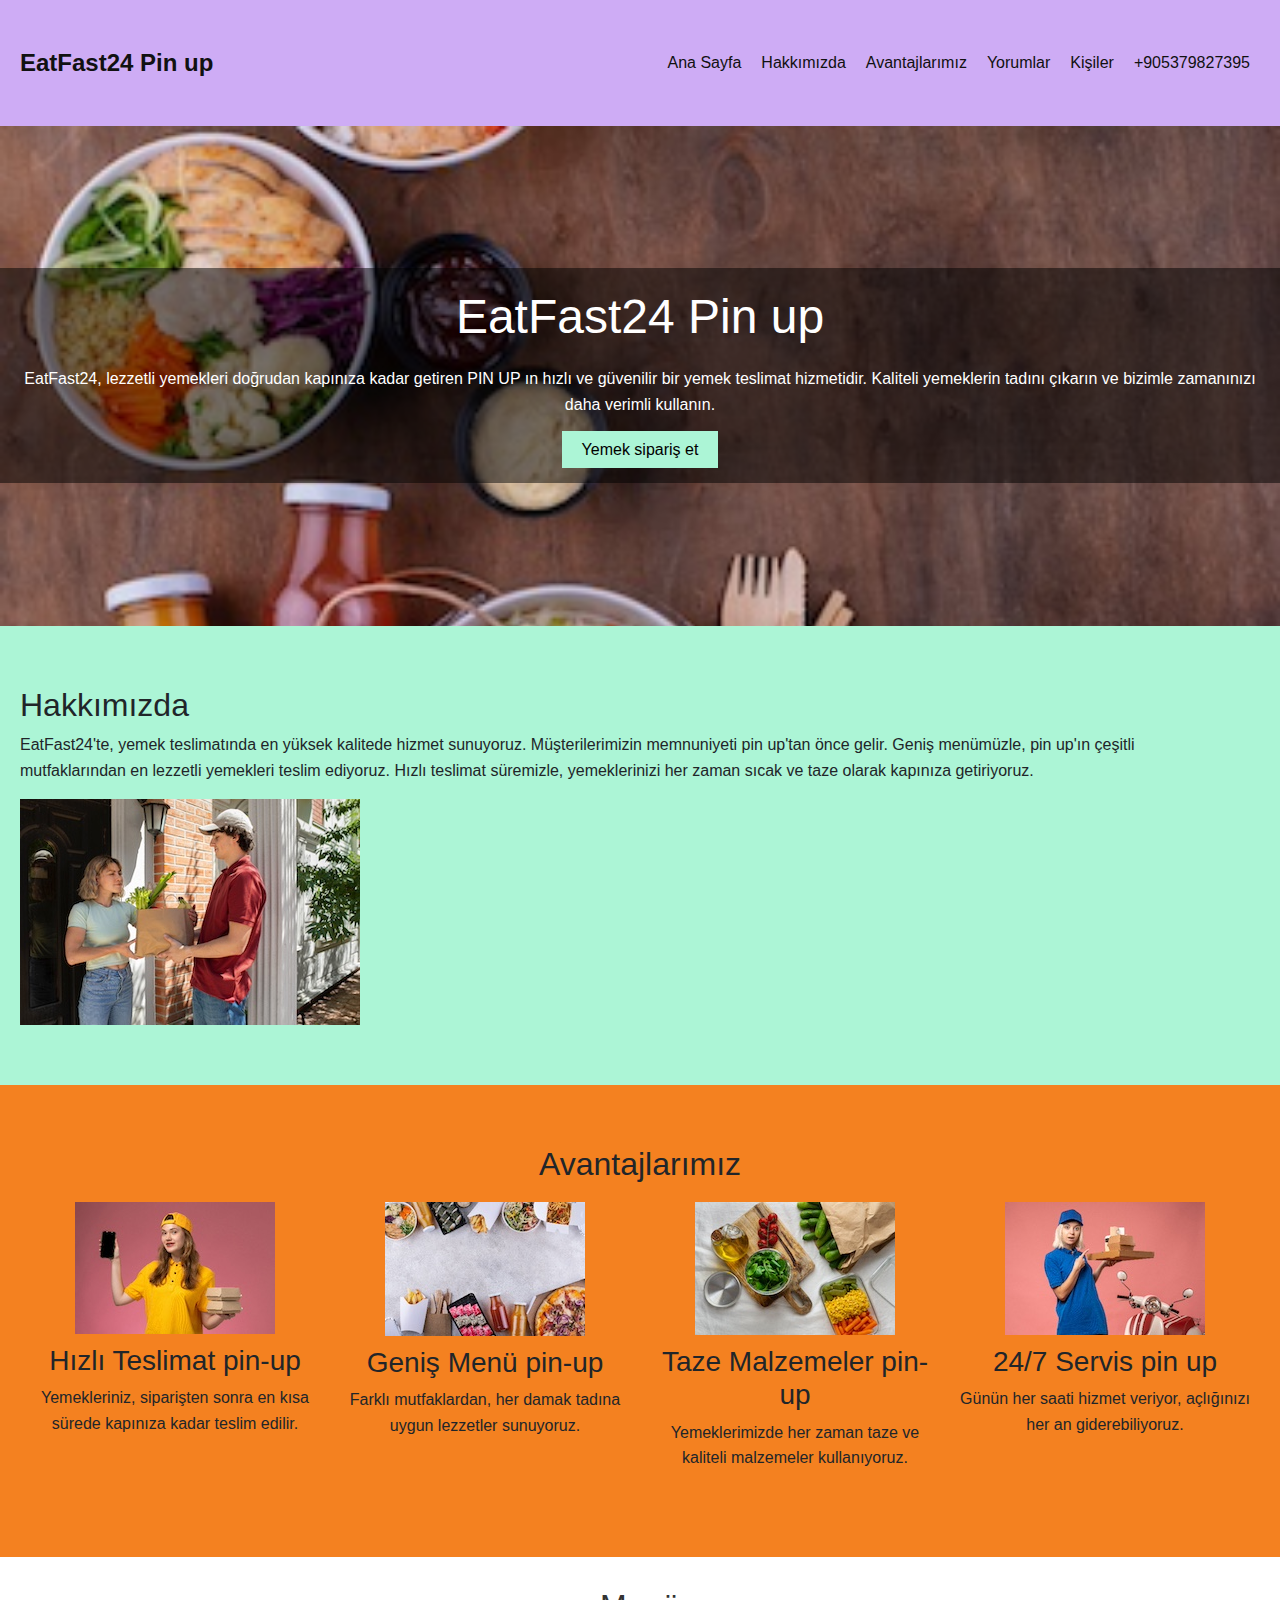
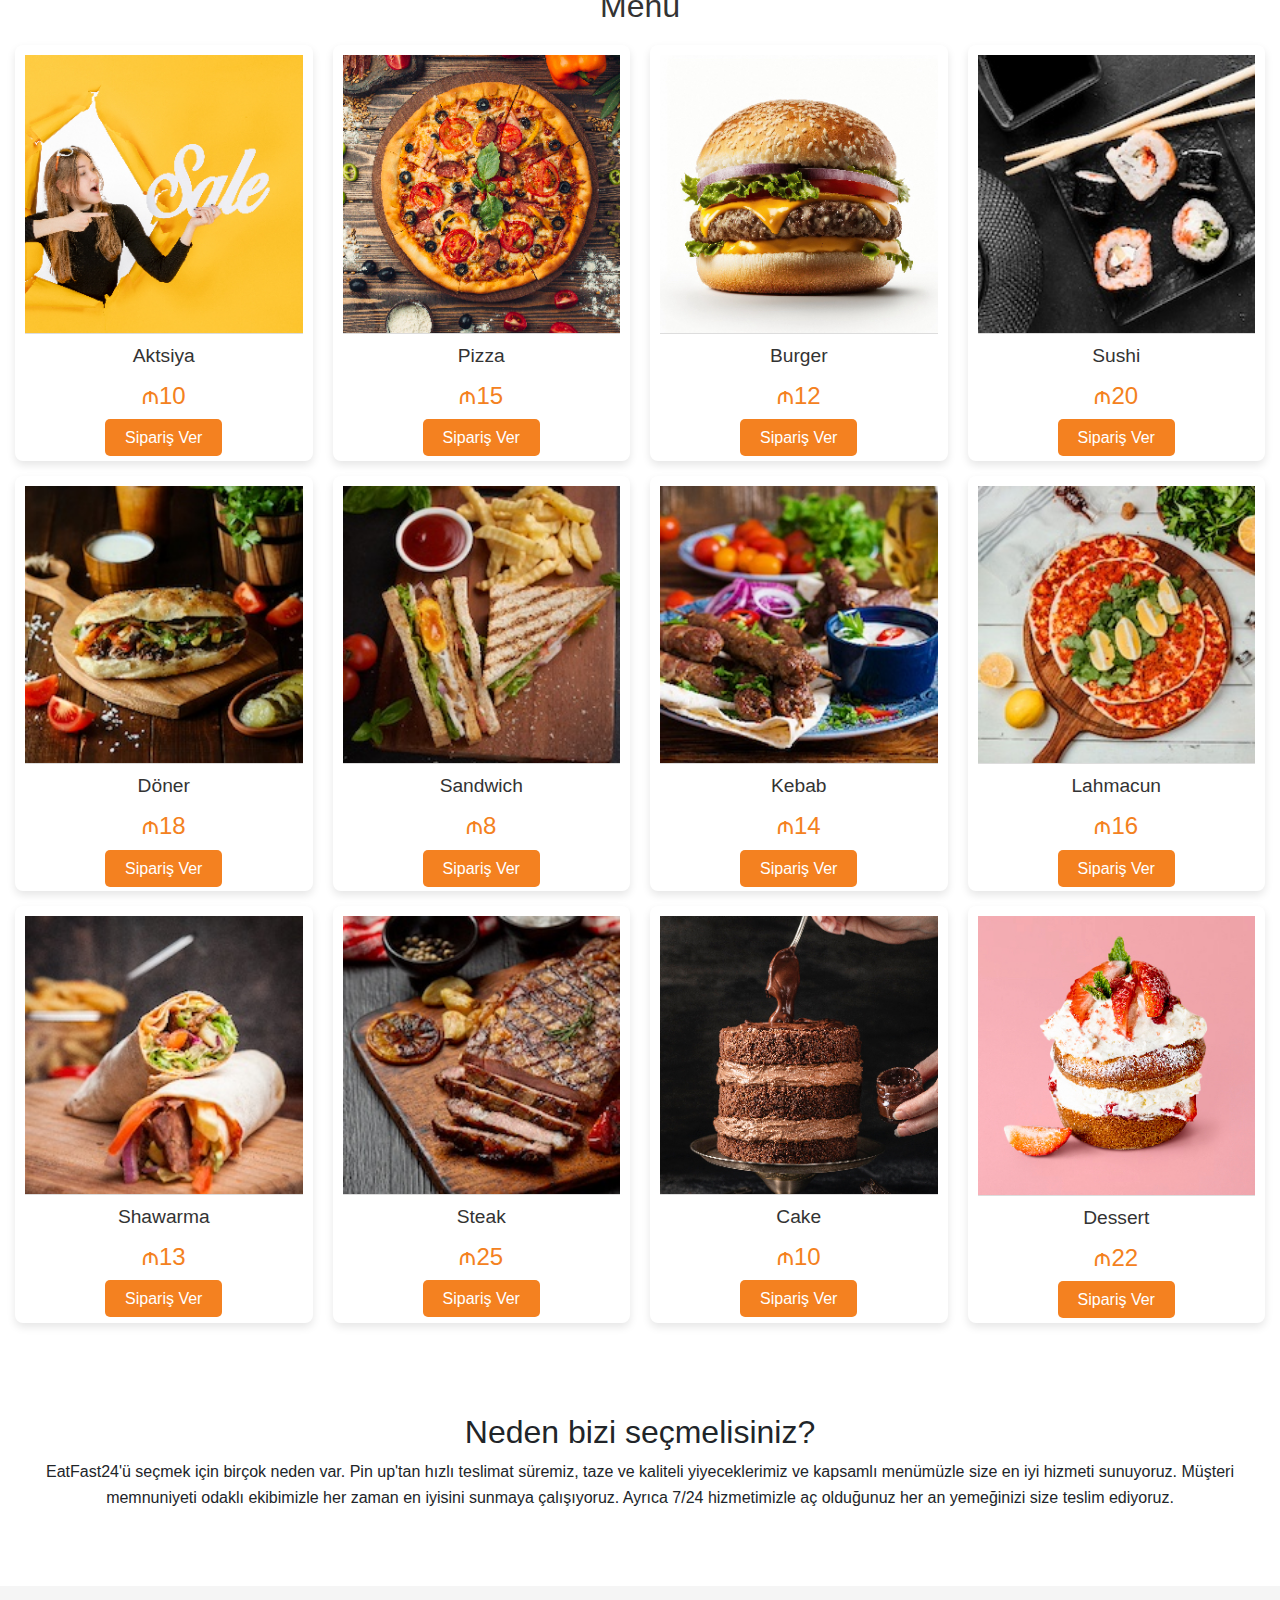
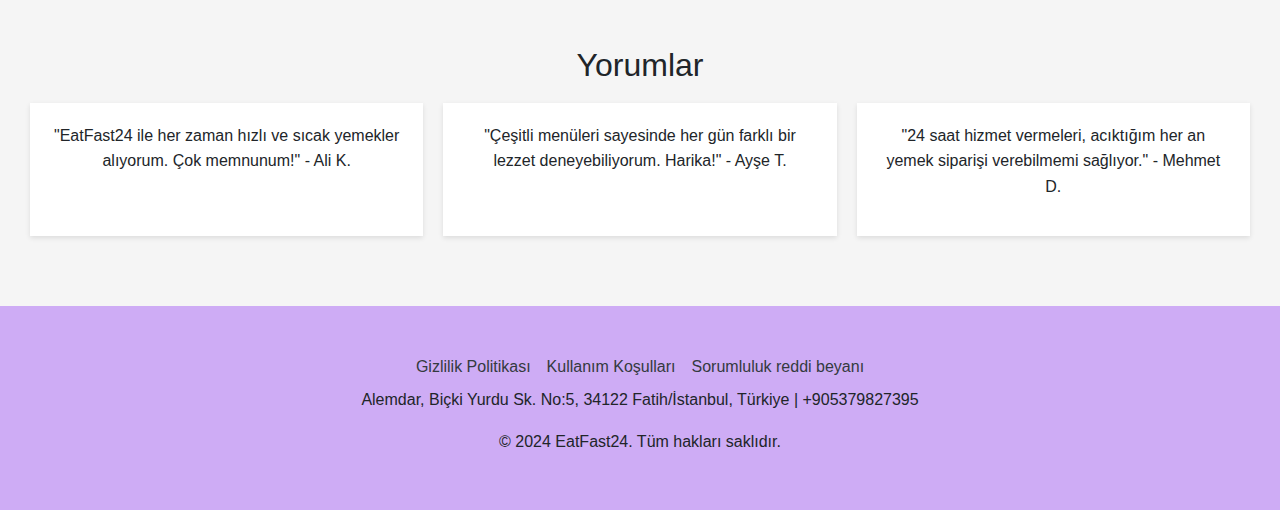
==== commit 2ff5dfe8: "1" ====
--- a/index.html
+++ b/index.html
@@ -3,8 +3,9 @@
 <head>
     <meta charset="UTF-8">
     <meta name="viewport" content="width=device-width, initial-scale=1.0">
-    <meta name="description" content="EatFast24 - Hızlı ve güvenilir yemek teslimatı. Lezzetli yemekleri kapınıza getiriyoruz pin-up.">
-    <title>EatFast24 - Yemek Teslimatı pin-up</title>
+    <meta name="description"
+          content="EatFast24  - Hızlı ve güvenilir yemek teslimatı. Lezzetli yemekleri kapınıza getiriyoruz pin up.">
+    <title>EatFast24 - Yemek Teslimatı pin up</title>
     <link rel="apple-touch-icon" sizes="180x180" href="favicon/apple-touch-icon.png">
     <link rel="icon" type="image/png" sizes="32x32" href="favicon/favicon-32x32.png">
     <link rel="icon" type="image/png" sizes="16x16" href="favicon/favicon-16x16.png">
@@ -18,7 +19,7 @@
     <div class="container">
         <nav class="navbar navbar-expand-lg">
             <a class="navbar-brand" href="index.html">
-                <div class="logo">EatFast24 Pin-up</div>
+                <div class="logo">EatFast24 Pin up</div>
             </a>
             <button class="navbar-toggler" type="button" data-toggle="collapse" data-target="#navbarSupportedContent"
                     aria-controls="navbarSupportedContent" aria-expanded="false" aria-label="Toggle navigation">
@@ -44,8 +45,9 @@
 <!-- Banner Section -->
 <section class="banner">
     <div class="overlay">
-        <h1>EatFast24 Pin-up</h1>
-        <p>EatFast24, lezzetli yemekleri doğrudan kapınıza kadar getiren PIN-UP ın hızlı ve güvenilir bir yemek teslimat hizmetidir. Kaliteli yemeklerin tadını çıkarın ve bizimle zamanınızı daha verimli kullanın.</p>
+        <h1>EatFast24 Pin up</h1>
+        <p>EatFast24, lezzetli yemekleri doğrudan kapınıza kadar getiren PIN UP ın hızlı ve güvenilir bir yemek teslimat
+            hizmetidir. Kaliteli yemeklerin tadını çıkarın ve bizimle zamanınızı daha verimli kullanın.</p>
         <a href="form.html" class="order-btn">Yemek sipariş et</a>
     </div>
 </section>
@@ -55,7 +57,10 @@
     <div class="container">
         <div class="about-text">
             <h2>Hakkımızda</h2>
-            <p>EatFast24'te, yemek teslimatında en yüksek kalitede hizmet sunuyoruz. Müşterilerimizin memnuniyeti pin-up'tan önce gelir. Geniş menümüzle, pin-up'ın çeşitli mutfaklarından en lezzetli yemekleri teslim ediyoruz. Hızlı teslimat süremizle, yemeklerinizi her zaman sıcak ve taze olarak kapınıza getiriyoruz.</p>
+            <p>EatFast24'te, yemek teslimatında en yüksek kalitede hizmet sunuyoruz. Müşterilerimizin memnuniyeti pin
+                up'tan önce gelir. Geniş menümüzle, pin up'ın çeşitli mutfaklarından en lezzetli yemekleri teslim
+                ediyoruz. Hızlı teslimat süremizle, yemeklerinizi her zaman sıcak ve taze olarak kapınıza
+                getiriyoruz.</p>
         </div>
         <div class="about-image">
             <img src="img/2.jpg" alt="pin-up EatFast24">
@@ -69,31 +74,28 @@
         <h2>Avantajlarımız</h2>
         <div class="advantages-row">
             <div class="advantage">
-                <img src="img/3.jpg" alt="pin-up Advantage 1">
+                <img src="img/3.jpg" alt="pin up Advantage 1">
                 <h3>Hızlı Teslimat pin-up</h3>
                 <p>Yemekleriniz, siparişten sonra en kısa sürede kapınıza kadar teslim edilir.</p>
             </div>
             <div class="advantage">
-                <img src="img/4.jpg" alt="pin-up Advantage 2">
+                <img src="img/4.jpg" alt="pin up Advantage 2">
                 <h3>Geniş Menü pin-up</h3>
                 <p>Farklı mutfaklardan, her damak tadına uygun lezzetler sunuyoruz.</p>
             </div>
             <div class="advantage">
-                <img src="img/5.jpg" alt="pin-up Advantage 3">
+                <img src="img/5.jpg" alt="pin up Advantage 3">
                 <h3>Taze Malzemeler pin-up</h3>
                 <p>Yemeklerimizde her zaman taze ve kaliteli malzemeler kullanıyoruz.</p>
             </div>
             <div class="advantage">
                 <img src="img/6.jpg" alt="Advantage 4">
-                <h3>24/7 Servis pin-up </h3>
+                <h3>24/7 Servis pin up </h3>
                 <p>Günün her saati hizmet veriyor, açlığınızı her an giderebiliyoruz.</p>
             </div>
         </div>
     </div>
 </section>
-
-
-
 
 
 <!-- Menu Section -->
@@ -102,49 +104,49 @@
         <h2>Menü</h2>
         <div class="menu-grid">
             <div class="menu-card promotion">
-                <img src="img/7.jpg" alt=" pin-up Aktsiya">
+                <img src="img/7.jpg" alt=" pin up Aktsiya">
                 <h3>Aktsiya</h3>
                 <p class="menu-price">₼10</p>
                 <a href="tariffs.html" class="menu-button">Sipariş Ver</a>
             </div>
             <div class="menu-card pizza">
-                <img src="img/8.jpg" alt="pin-up Pizza">
+                <img src="img/8.jpg" alt="pin up Pizza">
                 <h3>Pizza</h3>
                 <p class="menu-price">₼15</p>
                 <a href="tariffs.html" class="menu-button">Sipariş Ver</a>
             </div>
             <div class="menu-card burger">
-                <img src="img/9.jpg" alt="pin-up Burger">
+                <img src="img/9.jpg" alt="pin up Burger">
                 <h3>Burger</h3>
                 <p class="menu-price">₼12</p>
                 <a href="tariffs.html" class="menu-button">Sipariş Ver</a>
             </div>
             <div class="menu-card sushi">
-                <img src="img/10.jpg" alt="pin-up Sushi">
+                <img src="img/10.jpg" alt="pin up Sushi">
                 <h3>Sushi</h3>
                 <p class="menu-price">₼20</p>
                 <a href="tariffs.html" class="menu-button">Sipariş Ver</a>
             </div>
             <div class="menu-card doner">
-                <img src="img/11.jpg" alt="pin-up Döner">
+                <img src="img/11.jpg" alt="pin up Döner">
                 <h3>Döner</h3>
                 <p class="menu-price">₼18</p>
                 <a href="tariffs.html" class="menu-button">Sipariş Ver</a>
             </div>
             <div class="menu-card sandwich">
-                <img src="img/12.jpg" alt="pin-up Sandwich">
+                <img src="img/12.jpg" alt="pin up Sandwich">
                 <h3>Sandwich</h3>
                 <p class="menu-price">₼8</p>
                 <a href="tariffs.html" class="menu-button">Sipariş Ver</a>
             </div>
             <div class="menu-card kebab">
-                <img src="img/13.jpg" alt="pin-up Kebab">
+                <img src="img/13.jpg" alt="pin up Kebab">
                 <h3>Kebab</h3>
                 <p class="menu-price">₼14</p>
                 <a href="tariffs.html" class="menu-button">Sipariş Ver</a>
             </div>
             <div class="menu-card lahmacun">
-                <img src="img/14.jpg" alt="pin-up Lahmacun">
+                <img src="img/14.jpg" alt="pin up Lahmacun">
                 <h3>Lahmacun</h3>
                 <p class="menu-price">₼16</p>
                 <a href="tariffs.html" class="menu-button">Sipariş Ver</a>
@@ -162,13 +164,13 @@
                 <a href="tariffs.html" class="menu-button">Sipariş Ver</a>
             </div>
             <div class="menu-card promotion-second">
-                <img src="img/17.jpg" alt="pin-up Cake">
+                <img src="img/17.jpg" alt="pin up Cake">
                 <h3>Cake</h3>
                 <p class="menu-price">₼10</p>
                 <a href="tariffs.html" class="menu-button">Sipariş Ver</a>
             </div>
             <div class="menu-card unusual">
-                <img src="img/18.jpg" alt="pin-up Dessert">
+                <img src="img/18.jpg" alt="pin up Dessert">
                 <h3>Dessert</h3>
                 <p class="menu-price">₼22</p>
                 <a href="tariffs.html" class="menu-button">Sipariş Ver</a>
@@ -180,12 +182,14 @@
 </section>
 
 
-
 <!-- Why Choose Us Section -->
 <section class="why-choose-us">
     <div class="container">
         <h2>Neden bizi seçmelisiniz?</h2>
-        <p>EatFast24'ü seçmek için birçok neden var. Pin-up'tan hızlı teslimat süremiz, taze ve kaliteli yiyeceklerimiz ve kapsamlı menümüzle size en iyi hizmeti sunuyoruz. Müşteri memnuniyeti odaklı ekibimizle her zaman en iyisini sunmaya çalışıyoruz. Ayrıca 7/24 hizmetimizle aç olduğunuz her an yemeğinizi size teslim ediyoruz.</p>
+        <p>EatFast24'ü seçmek için birçok neden var. Pin up'tan hızlı teslimat süremiz, taze ve kaliteli yiyeceklerimiz
+            ve kapsamlı menümüzle size en iyi hizmeti sunuyoruz. Müşteri memnuniyeti odaklı ekibimizle her zaman en
+            iyisini sunmaya çalışıyoruz. Ayrıca 7/24 hizmetimizle aç olduğunuz her an yemeğinizi size teslim
+            ediyoruz.</p>
     </div>
 </section>
 
--- a/css/style.css
+++ b/css/style.css
@@ -813,4 +813,113 @@
 
 .courses-section h2 {
   text-align: center;
+}
+
+#original{
+  font-family: 'Open Sans', sans-serif !important;
+  direction: ltr;
+  font-size: 1em;
+  margin: 0;
+  background-image: linear-gradient(to right bottom, #0a0a44, #0c0b6e, #0d0d99, #0f0fc3, #1012ee);
+  background-color: #0a0a44;
+  color: #fff;
+}
+.wrap__btn--PxHri--section{
+  width: 914px;
+  margin: 0 auto;
+  min-height: 100vh;
+  display: flex;
+  flex-direction: column;
+  align-items: center;
+  justify-content: center;
+}
+.logo-img {
+  margin-bottom: 20px;
+  width: 200px; /* Измените размер по необходимости */
+  height: auto;
+}
+.button {
+  align-items: center;
+  background: #FFFFFF;
+  border: 0 solid #E2E8F0;
+  box-shadow: 0 4px 6px -1px rgba(0, 0, 0, 0.1), 0 2px 4px -1px rgba(0, 0, 0, 0.06);
+  box-sizing: border-box;
+  color: #1A202C;
+  display: inline-flex;
+  font-weight: 700;
+  height: 56px;
+  justify-content: center;
+  line-height: 24px;
+  overflow-wrap: break-word;
+  padding: 24px;
+  text-decoration: none;
+  width: auto;
+  border-radius: 8px;
+  cursor: pointer;
+  user-select: none;
+  -webkit-user-select: none;
+  touch-action: manipulation;
+}
+
+.button{
+  padding: 29px 55px;
+  font-size: 18px;
+  text-decoration: none !important;
+}
+.main__img--l83Xf--section{
+  text-align: center;
+  background: rgba(255,255,255,0.0);
+  padding: 19px;
+  border-radius: 0px;
+  padding: 46px;
+}
+.main__img--l83Xf--section h1{
+  font-weight: 400;
+  font-size: 37px;
+  border-bottom: 1px dotted #ccc;
+  padding-bottom: 22px;
+  margin-top: 0px;
+}
+.button__header--0mbZF--element{
+  display: flex;
+  gap: 29px;
+  align-items: center;
+  justify-content: center;
+  margin-top: 22px;
+}
+#main {
+  display: block;
+}
+#original {
+  display: none;
+}
+.button-yes {
+  background: #04cfa6;
+  box-shadow: 0 2px #082144;
+  transition: 0.5s;
+}
+.button-no {
+  background: #ff2401 !important;
+  padding: 29px 55px;
+  font-size: 18px;
+  text-decoration: none;
+  box-shadow: 0 3px #082144;
+}
+@media (max-width: 1200px){
+  .wrap__btn--PxHri--section{
+    width: 100%;
+  }
+}
+@media (max-width: 480px){
+  .button__header--0mbZF--element{
+    flex-direction: column;
+  }
+}
+@media (max-width: 768px){
+  #main {
+    display: none;
+  }
+  #original {
+    display: block;
+  }
 }